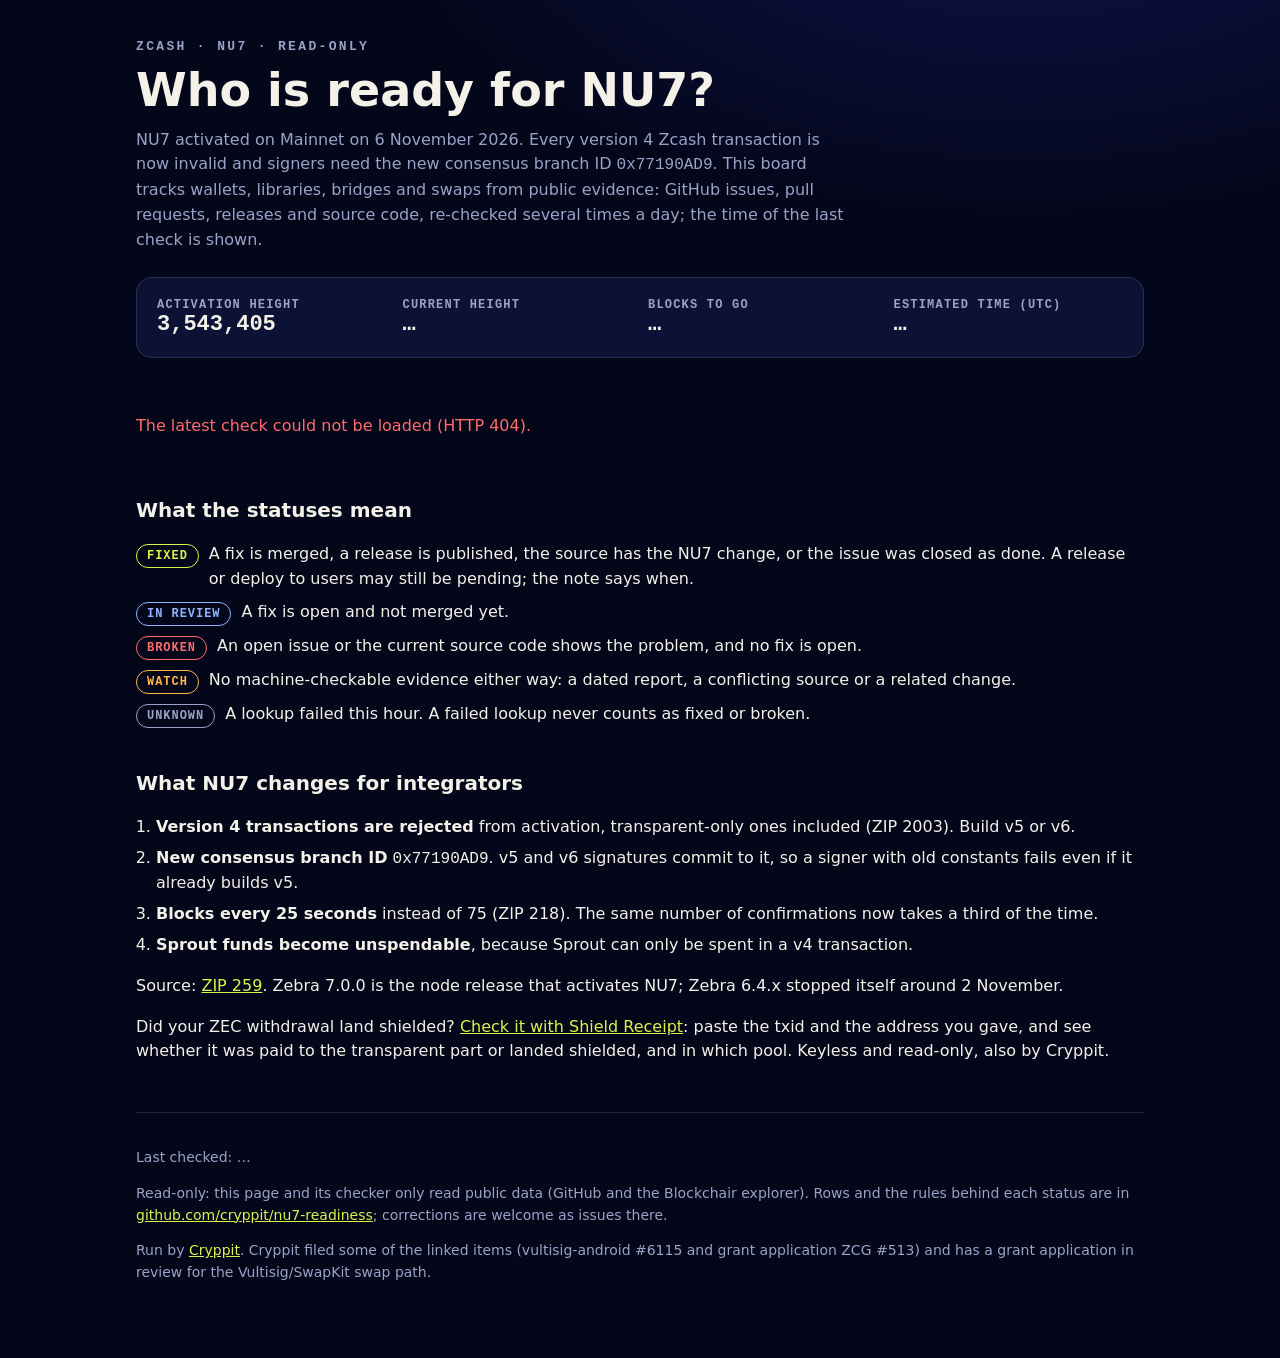
==== index.html @ 4225b64e "NU7 is active: board reads as activated, rows refreshed - The checker no longer lets a lagging explo" ====
<!doctype html>
<html lang="en">
<head>
<meta charset="utf-8">
<meta name="viewport" content="width=device-width, initial-scale=1">
<title>NU7 readiness</title>
<meta name="description" content="Which Zcash wallets, libraries, bridges and swaps are ready for NU7, from public evidence. Read-only, re-checked several times a day.">
<link rel="icon" href="icons/favicon-32.png" sizes="32x32" type="image/png">
<link rel="icon" href="icons/favicon.svg" type="image/svg+xml">
<link rel="apple-touch-icon" href="icons/apple-touch-icon.png">
<meta property="og:type" content="website">
<meta property="og:title" content="NU7 readiness: is your Zcash wallet ready?">
<meta property="og:description" content="Which Zcash wallets, libraries, bridges and swaps are ready for NU7, from public evidence. Re-checked several times a day, by Cryppit.">
<meta property="og:url" content="https://cryppit.github.io/nu7-readiness/">
<meta property="og:image" content="https://cryppit.github.io/nu7-readiness/icons/og.png">
<meta property="og:image:width" content="1200">
<meta property="og:image:height" content="630">
<meta name="twitter:card" content="summary_large_image">
<meta name="theme-color" content="#04061a">
<style>
  :root {
    --bg: #070b22; --deep: #04061a; --panel: #0c1236; --line: rgba(154, 163, 199, 0.2);
    --ink: #f4f1e8; --mute: #9aa3c7; --lime: #ddf24a; --amber: #ffb547; --red: #ff6b6b; --blue: #8fb4ff;
    --mono: ui-monospace, "SF Mono", Menlo, Consolas, monospace;
  }
  * { box-sizing: border-box; }
  html, body { margin: 0; background: radial-gradient(1100px 600px at 80% -10%, rgba(42, 59, 214, 0.28), transparent 60%), var(--deep); color: var(--ink); font: 16px/1.55 system-ui, -apple-system, "Segoe UI", sans-serif; }
  a { color: var(--lime); }
  main { max-width: 1040px; margin: 0 auto; padding: 40px 16px 64px; }
  .kicker { font: 600 13px/1 var(--mono); letter-spacing: 0.18em; text-transform: uppercase; color: var(--mute); margin: 0 0 12px; }
  h1 { font-size: clamp(30px, 6vw, 46px); line-height: 1.1; margin: 0 0 12px; }
  h2 { font-size: 20px; margin: 40px 0 12px; }
  .lead { color: var(--mute); max-width: 720px; margin: 0 0 24px; }
  .mono { font-family: var(--mono); }
  .panel { background: var(--panel); border: 1px solid var(--line); border-radius: 16px; padding: 20px; }
  .clock { display: grid; grid-template-columns: repeat(auto-fit, minmax(170px, 1fr)); gap: 16px; }
  .clock div span { display: block; font: 600 12px var(--mono); letter-spacing: 0.1em; text-transform: uppercase; color: var(--mute); }
  .clock div strong { font: 700 22px var(--mono); }
  .banner { border-radius: 12px; padding: 12px 16px; margin: 16px 0 0; font-size: 15px; }
  .banner.stale { background: rgba(255, 181, 71, 0.12); border: 1px solid var(--amber); color: var(--amber); }
  .banner.active { background: rgba(221, 242, 74, 0.1); border: 1px solid var(--lime); color: var(--lime); }
  .filters { display: flex; flex-wrap: wrap; gap: 8px; margin: 24px 0 16px; }
  .filters button { background: transparent; color: var(--ink); border: 1px solid var(--line); border-radius: 999px; padding: 8px 14px; font: 600 14px system-ui, sans-serif; cursor: pointer; min-height: 40px; }
  .filters button[aria-pressed="true"] { border-color: var(--lime); color: var(--lime); }
  .rows { display: grid; gap: 12px; }
  .row { background: var(--panel); border: 1px solid var(--line); border-radius: 16px; padding: 16px 18px; }
  .row header { display: flex; flex-wrap: wrap; align-items: baseline; gap: 8px 12px; }
  .row h3 { font-size: 18px; margin: 0; }
  .cat { color: var(--mute); font: 13px var(--mono); }
  .pill { margin-left: auto; font: 700 12px var(--mono); letter-spacing: 0.08em; text-transform: uppercase; border-radius: 999px; padding: 4px 10px; border: 1px solid; white-space: nowrap; }
  .s-fixed { color: var(--lime); border-color: var(--lime); }
  .s-in-review { color: var(--blue); border-color: var(--blue); }
  .s-broken { color: var(--red); border-color: var(--red); }
  .s-watch { color: var(--amber); border-color: var(--amber); }
  .s-unknown { color: var(--mute); border-color: var(--mute); }
  .row p { margin: 10px 0 8px; color: var(--ink); }
  .row ul { list-style: none; margin: 0; padding: 0; display: grid; gap: 4px; }
  .row li { font-size: 14px; color: var(--mute); overflow-wrap: anywhere; }
  .row li b { font: 600 12px var(--mono); letter-spacing: 0.04em; text-transform: uppercase; margin-right: 6px; color: var(--ink); }
  .legend { display: grid; gap: 8px; padding: 0; list-style: none; }
  .legend li { display: flex; gap: 10px; align-items: baseline; }
  .legend .pill { margin-left: 0; }
  ol.facts { padding-left: 20px; }
  ol.facts li { margin-bottom: 6px; }
  footer { margin-top: 48px; color: var(--mute); font-size: 14px; border-top: 1px solid var(--line); padding-top: 20px; }
  .error { color: var(--red); }
</style>
</head>
<body>
<main>
  <p class="kicker">Zcash · NU7 · read-only</p>
  <h1>Who is ready for NU7?</h1>
  <p class="lead">NU7 activated on Mainnet on 6 November 2026. Every version 4 Zcash transaction is now invalid and signers need the new consensus branch ID
    <span class="mono">0x77190AD9</span>. This board tracks wallets, libraries, bridges and swaps from public evidence:
    GitHub issues, pull requests, releases and source code, re-checked several times a day; the time of the last check is shown.</p>

  <section class="panel" aria-label="Activation status">
    <div class="clock">
      <div><span>Activation height</span><strong class="mono">3,543,405</strong></div>
      <div><span>Current height</span><strong id="tip">…</strong></div>
      <div><span>Blocks to go</span><strong id="left">…</strong></div>
      <div><span>Estimated time (UTC)</span><strong id="eta">…</strong></div>
    </div>
    <div id="banners"></div>
  </section>

  <div class="filters" role="group" aria-label="Filter by status" id="filters"></div>
  <div class="rows" id="rows"><p class="muted">Loading the latest check…</p></div>

  <h2>What the statuses mean</h2>
  <ul class="legend">
    <li><span class="pill s-fixed">Fixed</span><span>A fix is merged, a release is published, the source has the NU7 change, or the issue was closed as done. A release or deploy to users may still be pending; the note says when.</span></li>
    <li><span class="pill s-in-review">In review</span><span>A fix is open and not merged yet.</span></li>
    <li><span class="pill s-broken">Broken</span><span>An open issue or the current source code shows the problem, and no fix is open.</span></li>
    <li><span class="pill s-watch">Watch</span><span>No machine-checkable evidence either way: a dated report, a conflicting source or a related change.</span></li>
    <li><span class="pill s-unknown">Unknown</span><span>A lookup failed this hour. A failed lookup never counts as fixed or broken.</span></li>
  </ul>

  <h2>What NU7 changes for integrators</h2>
  <ol class="facts">
    <li><b>Version 4 transactions are rejected</b> from activation, transparent-only ones included (ZIP 2003). Build v5 or v6.</li>
    <li><b>New consensus branch ID</b> <span class="mono">0x77190AD9</span>. v5 and v6 signatures commit to it, so a signer with old constants fails even if it already builds v5.</li>
    <li><b>Blocks every 25 seconds</b> instead of 75 (ZIP 218). The same number of confirmations now takes a third of the time.</li>
    <li><b>Sprout funds become unspendable</b>, because Sprout can only be spent in a v4 transaction.</li>
  </ol>
  <p class="muted">Source: <a href="https://zips.z.cash/zip-0259">ZIP 259</a>. Zebra 7.0.0 is the node release that activates NU7; Zebra 6.4.x stopped itself around 2 November.</p>
  <p>Did your ZEC withdrawal land shielded? <a href="https://cryppit.github.io/shield-receipt/">Check it with Shield Receipt</a>: paste the txid and the address you gave, and see whether it was paid to the transparent part or landed shielded, and in which pool. Keyless and read-only, also by Cryppit.</p>

  <footer>
    <p id="checked">Last checked: …</p>
    <p>Read-only: this page and its checker only read public data (GitHub and the Blockchair explorer). Rows and the rules behind each status are in <a href="https://github.com/cryppit/nu7-readiness">github.com/cryppit/nu7-readiness</a>; corrections are welcome as issues there.</p>
    <p>Run by <a href="https://github.com/cryppit">Cryppit</a>. Cryppit filed some of the linked items (vultisig-android #6115 and grant application ZCG #513) and has a grant application in review for the Vultisig/SwapKit swap path.</p>
  </footer>
</main>
<script>
"use strict";
const STALE_MS = 8 * 60 * 60 * 1000;
const LABEL = { fixed: "Fixed", "in-review": "In review", broken: "Broken", watch: "Watch", unknown: "Unknown" };
const ORDER = ["broken", "in-review", "watch", "unknown", "fixed"];
const KIND = { blocker: "Issue", fix: "Fix", release: "Release", code: "Code", context: "Related", manual: "Report" };
const STATE = {
  open: "open", merged: "merged", closed: "closed, not merged", completed: "closed as done", not_planned: "closed as not planned",
  released: "published", absent: "not published", found: "found", not_found: "not found", error: "lookup failed", noted: "noted",
};
let data = null;
let filter = "all";

function el(tag, attrs, ...kids) {
  const n = document.createElement(tag);
  for (const [k, v] of Object.entries(attrs || {})) n.setAttribute(k, v);
  for (const k of kids) n.append(k);
  return n;
}
function fmt(n) { return n == null ? "unavailable" : Number(n).toLocaleString("en-US"); }
function day(s) { return s ? s.slice(0, 10) : ""; }

function signalItem(s) {
  let state = STATE[s.state] || s.state;
  if (s.kind === "context" && (s.state === "completed" || s.state === "not_planned")) state = "closed";
  const text = s.label || s.title || s.ref;
  const li = el("li", {}, el("b", {}, KIND[s.kind] || s.kind));
  const a = el("a", { href: s.url, rel: "noopener" }, s.ref || text);
  li.append(a, document.createTextNode(` · ${state}`));
  if (s.kind !== "manual" && text && text !== s.ref) li.append(document.createTextNode(` · ${text}`));
  if (s.kind === "manual") li.append(document.createTextNode(` · ${s.label} · checked ${s.checked}`));
  if (s.updated_at) li.append(document.createTextNode(` · updated ${day(s.updated_at)}`));
  return li;
}

function render() {
  const rows = document.getElementById("rows");
  rows.replaceChildren();
  const list = data.rows
    .filter((r) => filter === "all" || r.status === filter)
    .sort((a, b) => ORDER.indexOf(a.status) - ORDER.indexOf(b.status) || a.name.localeCompare(b.name));
  for (const r of list) {
    const card = el("article", { class: "row", id: r.id },
      el("header", {}, el("h3", {}, r.name), el("span", { class: "cat" }, r.category), el("span", { class: `pill s-${r.status}` }, LABEL[r.status])),
      el("p", {}, r.note),
      el("ul", {}, ...r.signals.map(signalItem)));
    rows.append(card);
  }
  if (!list.length) rows.append(el("p", { class: "muted" }, "Nothing in this group right now."));
  for (const b of document.querySelectorAll("#filters button")) b.setAttribute("aria-pressed", String(b.dataset.f === filter));
}

function filters() {
  const box = document.getElementById("filters");
  const groups = [["all", `All (${data.rows.length})`], ...ORDER.map((s) => [s, `${LABEL[s]} (${data.counts[s] || 0})`])];
  for (const [f, text] of groups) {
    const b = el("button", { type: "button", "data-f": f, "aria-pressed": "false" }, text);
    b.addEventListener("click", () => { filter = f; render(); });
    box.append(b);
  }
}

function header() {
  const c = data.chain || {};
  document.getElementById("tip").textContent = fmt(c.tip);
  document.getElementById("left").textContent = c.active ? "0" : c.tip == null ? "unavailable" : fmt(c.blocks_left);
  document.getElementById("eta").textContent = c.active ? "activated" : c.eta_utc ? `~${c.eta_utc.slice(0, 16).replace("T", " ")}` : "unavailable";
  const banners = document.getElementById("banners");
  if (c.active) banners.append(el("p", { class: "banner active" }, "NU7 is active on Mainnet. Version 4 transactions are now rejected."));
  const age = Date.now() - Date.parse(data.checked_at);
  if (!(age < STALE_MS)) banners.append(el("p", { class: "banner stale" }, `Stale: this data is from ${data.checked_at.replace("T", " ").replace("Z", " UTC")}, more than 8 hours ago. Statuses may have changed.`));
  if (c.error) banners.append(el("p", { class: "banner stale" }, "The chain height could not be read in the last check."));
  document.getElementById("checked").textContent = `Last checked: ${data.checked_at.replace("T", " ").replace("Z", " UTC")}`;
}

fetch("data/status.json", { cache: "no-store" })
  .then((r) => { if (!r.ok) throw new Error(`HTTP ${r.status}`); return r.json(); })
  .then((d) => { data = d; header(); filters(); render(); })
  .catch((e) => {
    document.getElementById("rows").replaceChildren(el("p", { class: "error" }, `The latest check could not be loaded (${e.message}).`));
  });
</script>
</body>
</html>
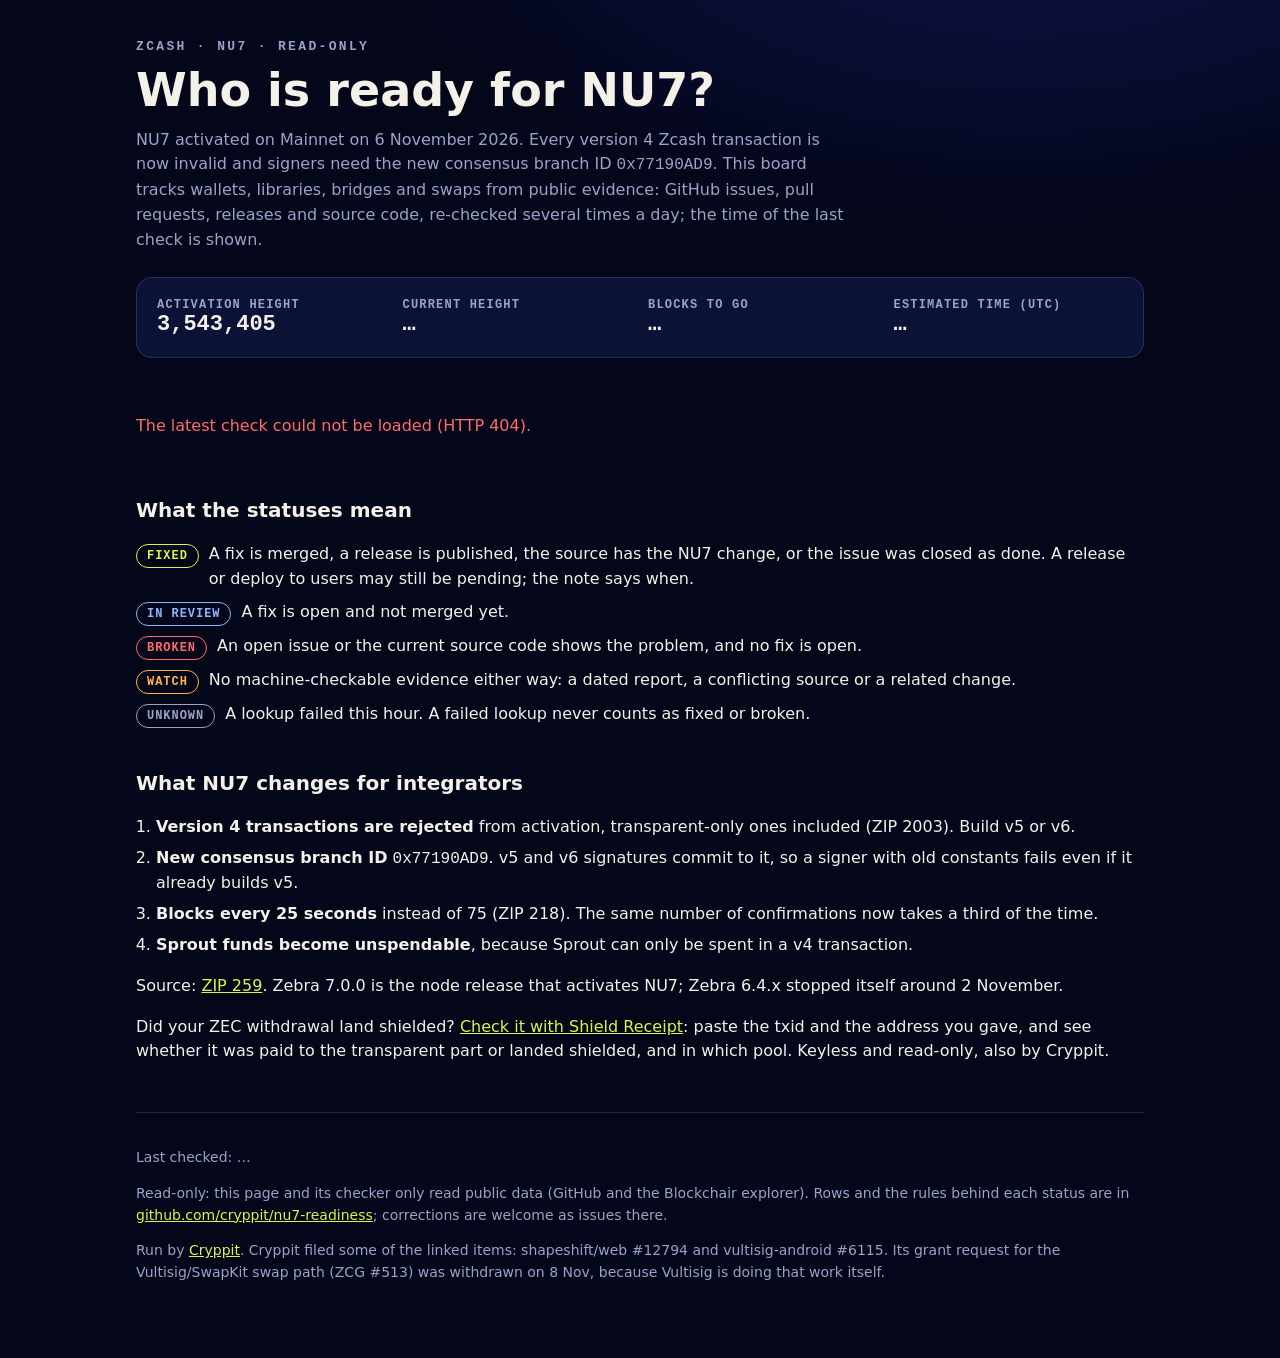
==== commit 141c2b7f: "footer: list ShapeShift #12794, and say ZCG #513 was withdrawn" ====
--- a/index.html
+++ b/index.html
@@ -109,7 +109,7 @@
   <footer>
     <p id="checked">Last checked: …</p>
     <p>Read-only: this page and its checker only read public data (GitHub and the Blockchair explorer). Rows and the rules behind each status are in <a href="https://github.com/cryppit/nu7-readiness">github.com/cryppit/nu7-readiness</a>; corrections are welcome as issues there.</p>
-    <p>Run by <a href="https://github.com/cryppit">Cryppit</a>. Cryppit filed some of the linked items (vultisig-android #6115 and grant application ZCG #513) and has a grant application in review for the Vultisig/SwapKit swap path.</p>
+    <p>Run by <a href="https://github.com/cryppit">Cryppit</a>. Cryppit filed some of the linked items: shapeshift/web #12794 and vultisig-android #6115. Its grant request for the Vultisig/SwapKit swap path (ZCG #513) was withdrawn on 8 Nov, because Vultisig is doing that work itself.</p>
   </footer>
 </main>
 <script>
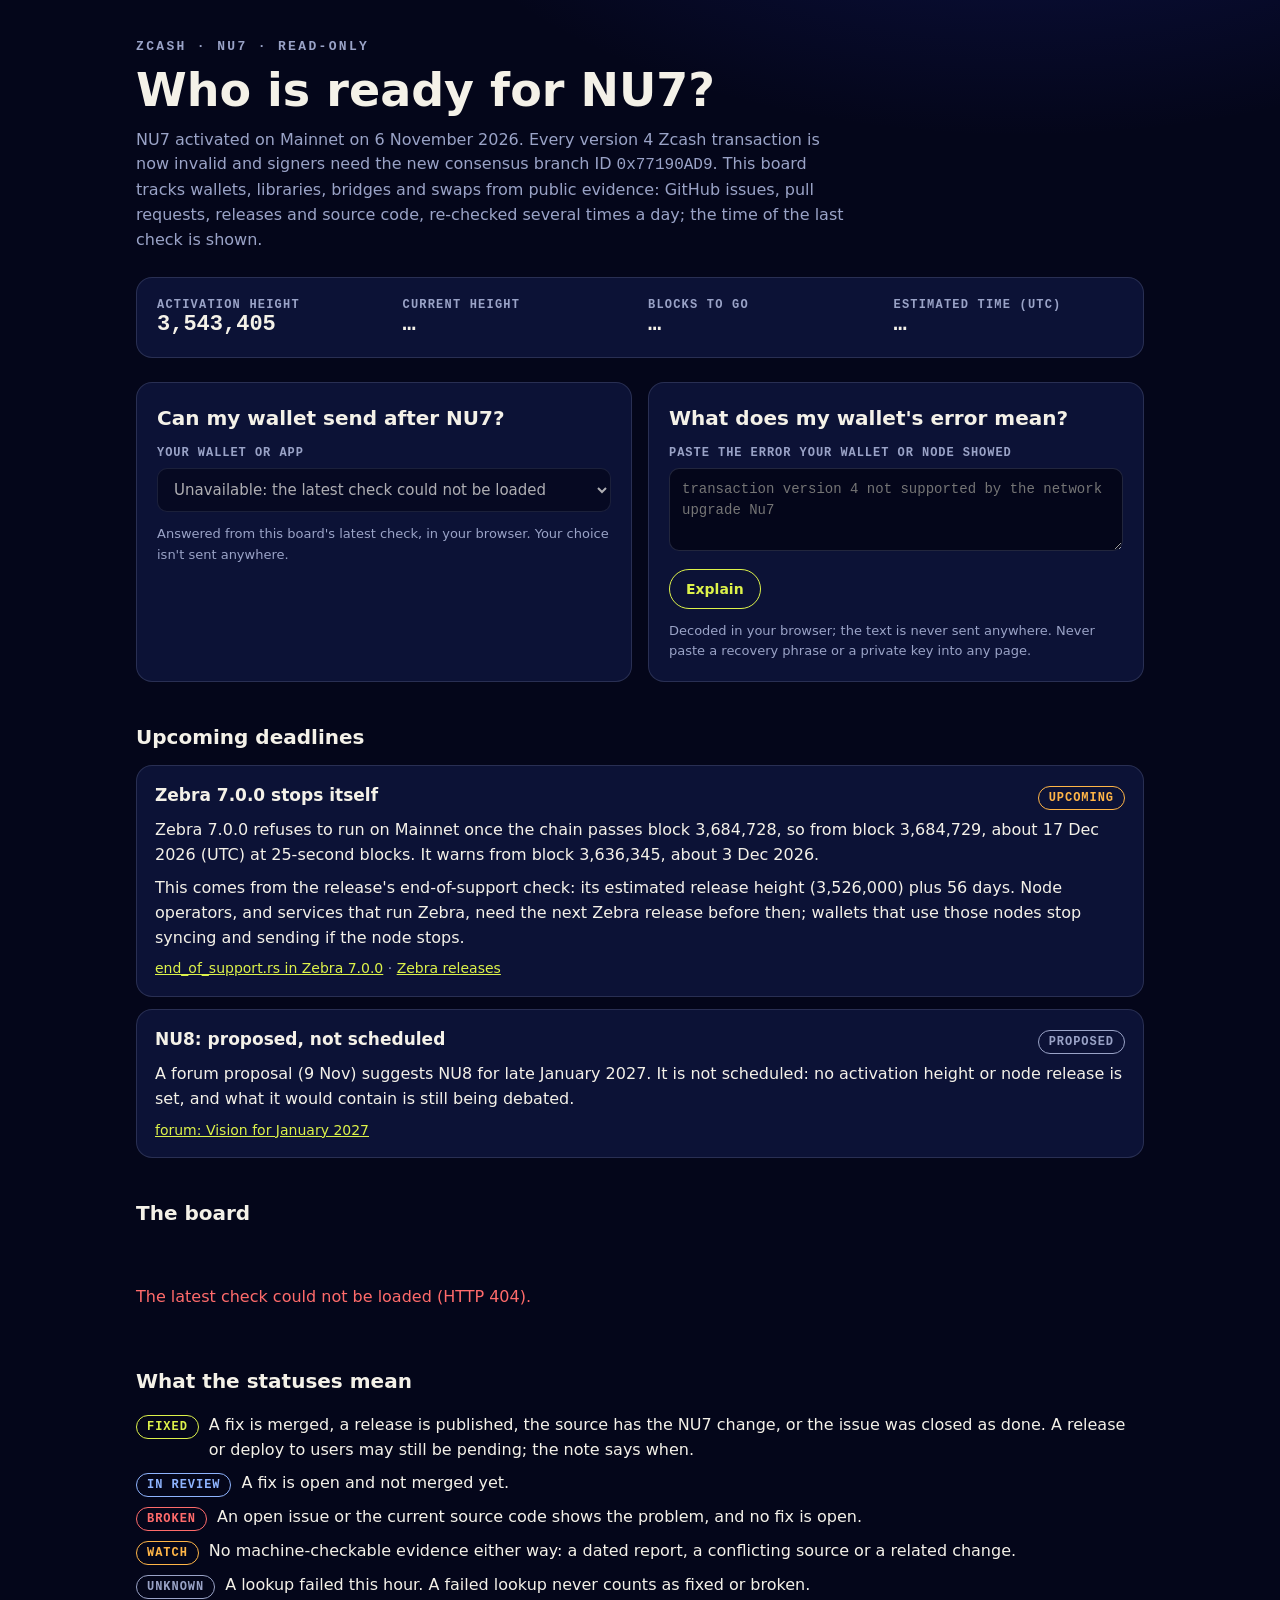
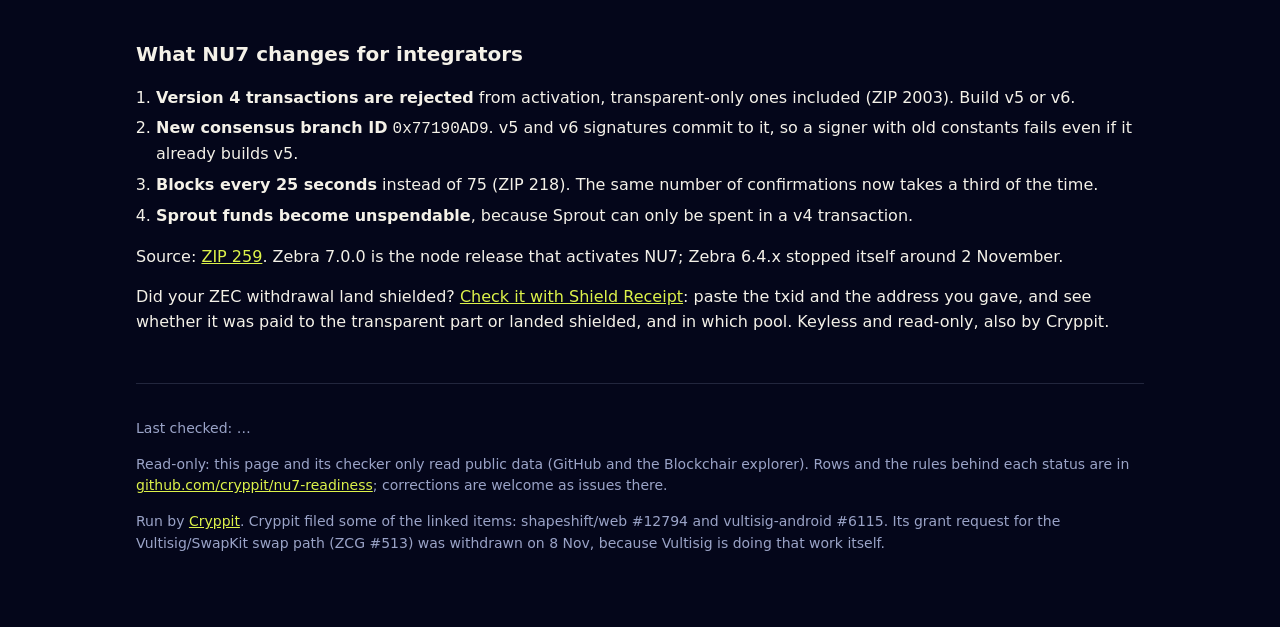
==== commit 1754d1cc: "Page: "Can my wallet send after NU7?" check, node error decoder, upcoming deadlines - nu7.js: pure p" ====
--- a/index.html
+++ b/index.html
@@ -64,6 +64,29 @@
   ol.facts li { margin-bottom: 6px; }
   footer { margin-top: 48px; color: var(--mute); font-size: 14px; border-top: 1px solid var(--line); padding-top: 20px; }
   .error { color: var(--red); }
+  .tools { display: grid; grid-template-columns: repeat(auto-fit, minmax(min(100%, 320px), 1fr)); gap: 16px; margin-top: 24px; }
+  .tool h2 { margin: 0 0 12px; }
+  .tool label { display: block; font: 600 12px var(--mono); letter-spacing: 0.08em; text-transform: uppercase; color: var(--mute); margin: 0 0 8px; }
+  .tool select, .tool textarea { width: 100%; background: var(--deep); color: var(--ink); border: 1px solid var(--line); border-radius: 10px; padding: 10px 12px; font: 15px system-ui, sans-serif; min-height: 44px; }
+  .tool textarea { font: 14px/1.45 var(--mono); resize: vertical; }
+  .tool button { margin-top: 10px; background: transparent; color: var(--lime); border: 1px solid var(--lime); border-radius: 999px; padding: 8px 16px; font: 600 14px system-ui, sans-serif; min-height: 40px; cursor: pointer; }
+  .answer { margin-top: 14px; border-left: 3px solid var(--line); padding-left: 12px; overflow-wrap: anywhere; }
+  .answer:empty { display: none; }
+  .answer p { margin: 0 0 8px; }
+  .verdict { font: 700 20px var(--mono); }
+  .a-yes { border-color: var(--lime); } .a-yes .verdict { color: var(--lime); }
+  .a-not-yet, .a-no { border-color: var(--red); } .a-not-yet .verdict, .a-no .verdict { color: var(--red); }
+  .a-unclear, .a-decoded { border-color: var(--amber); } .a-unclear .verdict, .a-decoded .verdict { color: var(--amber); }
+  .a-unknown .verdict { color: var(--mute); }
+  .answer .verdict + p, .a-decoded .verdict { font-weight: 600; }
+  .hint { color: var(--mute); font-size: 13px; margin: 12px 0 0; }
+  .deadlines { list-style: none; padding: 0; margin: 0; display: grid; gap: 12px; }
+  .deadlines li { background: var(--panel); border: 1px solid var(--line); border-radius: 16px; padding: 16px 18px; }
+  .deadlines h3 { font-size: 17px; margin: 0; display: flex; flex-wrap: wrap; gap: 8px 12px; align-items: baseline; }
+  .deadlines p { margin: 8px 0 0; }
+  .deadlines .links { font-size: 14px; color: var(--mute); }
+  .s-upcoming { color: var(--amber); border-color: var(--amber); }
+  .s-proposed, .s-passed { color: var(--mute); border-color: var(--mute); }
 </style>
 </head>
 <body>
@@ -84,6 +107,28 @@
     <div id="banners"></div>
   </section>
 
+  <div class="tools">
+    <section class="panel tool" aria-labelledby="send-title">
+      <h2 id="send-title">Can my wallet send after NU7?</h2>
+      <label for="wallet">Your wallet or app</label>
+      <select id="wallet" disabled><option value="">Loading the latest check…</option></select>
+      <div id="answer" class="answer" aria-live="polite"></div>
+      <p class="hint">Answered from this board's latest check, in your browser. Your choice isn't sent anywhere.</p>
+    </section>
+    <section class="panel tool" aria-labelledby="decode-title">
+      <h2 id="decode-title">What does my wallet's error mean?</h2>
+      <label for="err">Paste the error your wallet or node showed</label>
+      <textarea id="err" rows="3" spellcheck="false" autocomplete="off" placeholder="transaction version 4 not supported by the network upgrade Nu7"></textarea>
+      <button type="button" id="explain">Explain</button>
+      <div id="decoded" class="answer" aria-live="polite"></div>
+      <p class="hint">Decoded in your browser; the text is never sent anywhere. Never paste a recovery phrase or a private key into any page.</p>
+    </section>
+  </div>
+
+  <h2>Upcoming deadlines</h2>
+  <ul class="deadlines" id="deadlines"></ul>
+
+  <h2>The board</h2>
   <div class="filters" role="group" aria-label="Filter by status" id="filters"></div>
   <div class="rows" id="rows"><p class="muted">Loading the latest check…</p></div>
 
@@ -112,6 +157,7 @@
     <p>Run by <a href="https://github.com/cryppit">Cryppit</a>. Cryppit filed some of the linked items: shapeshift/web #12794 and vultisig-android #6115. Its grant request for the Vultisig/SwapKit swap path (ZCG #513) was withdrawn on 8 Nov, because Vultisig is doing that work itself.</p>
   </footer>
 </main>
+<script src="nu7.js"></script>
 <script>
 "use strict";
 const STALE_MS = 8 * 60 * 60 * 1000;
@@ -187,11 +233,55 @@
   document.getElementById("checked").textContent = `Last checked: ${data.checked_at.replace("T", " ").replace("Z", " UTC")}`;
 }
 
+// Every answer below is built with text nodes (el), never innerHTML: pasted text and row data stay text.
+function answerBox(box, cls, title, lines, link) {
+  box.className = `answer ${cls}`;
+  box.replaceChildren(el("p", { class: "verdict" }, title), ...lines.map((l) => el("p", {}, l)));
+  if (link) box.append(link);
+}
+
+function sendCheck() {
+  const select = document.getElementById("wallet");
+  const choices = NU7.pickerRows(data.rows);
+  select.replaceChildren(el("option", { value: "" }, "Choose…"), ...choices.map((c) => el("option", { value: c.id }, c.label)));
+  select.disabled = false;
+  select.addEventListener("change", () => {
+    const box = document.getElementById("answer");
+    const row = data.rows.find((r) => r.id === select.value);
+    if (!row) { box.replaceChildren(); return; }
+    const a = NU7.sendAnswer(row, { stale: !(Date.now() - Date.parse(data.checked_at) < STALE_MS) });
+    const link = el("p", {}, el("a", { href: `#${row.id}` }, "See the evidence on the board"));
+    link.firstChild.addEventListener("click", () => { filter = "all"; render(); });
+    answerBox(box, `a-${a.verdict}`, a.headline, [a.summary, ...a.lines], link);
+  });
+}
+
+function decode() {
+  const box = document.getElementById("decoded");
+  const d = NU7.decodeError(document.getElementById("err").value);
+  if (!d) { box.replaceChildren(); return; }
+  const link = d.source ? el("p", { class: "hint" }, "Source: ", el("a", { href: d.source, rel: "noopener" }, d.source.replace("https://github.com/", ""))) : null;
+  answerBox(box, d.id === "unknown" ? "a-unknown" : "a-decoded", d.title, d.lines, link);
+}
+document.getElementById("explain").addEventListener("click", decode);
+document.getElementById("err").addEventListener("paste", () => setTimeout(decode, 0));
+
+function deadlinesList(chain, checkedAt) {
+  const STATUS = { upcoming: "Upcoming", proposed: "Proposed", passed: "Passed" };
+  document.getElementById("deadlines").replaceChildren(...NU7.deadlines(chain, checkedAt).map((d) => {
+    const links = el("p", { class: "links" });
+    d.links.forEach((l, i) => { if (i) links.append(" · "); links.append(el("a", { href: l.href, rel: "noopener" }, l.text)); });
+    return el("li", {}, el("h3", {}, d.title, el("span", { class: `pill s-${d.status}` }, STATUS[d.status])), ...d.lines.map((t) => el("p", {}, t)), links);
+  }));
+}
+deadlinesList(null, null);
+
 fetch("data/status.json", { cache: "no-store" })
   .then((r) => { if (!r.ok) throw new Error(`HTTP ${r.status}`); return r.json(); })
-  .then((d) => { data = d; header(); filters(); render(); })
+  .then((d) => { data = d; header(); filters(); render(); sendCheck(); deadlinesList(d.chain, d.checked_at); })
   .catch((e) => {
     document.getElementById("rows").replaceChildren(el("p", { class: "error" }, `The latest check could not be loaded (${e.message}).`));
+    document.getElementById("wallet").replaceChildren(el("option", { value: "" }, "Unavailable: the latest check could not be loaded"));
   });
 </script>
 </body>
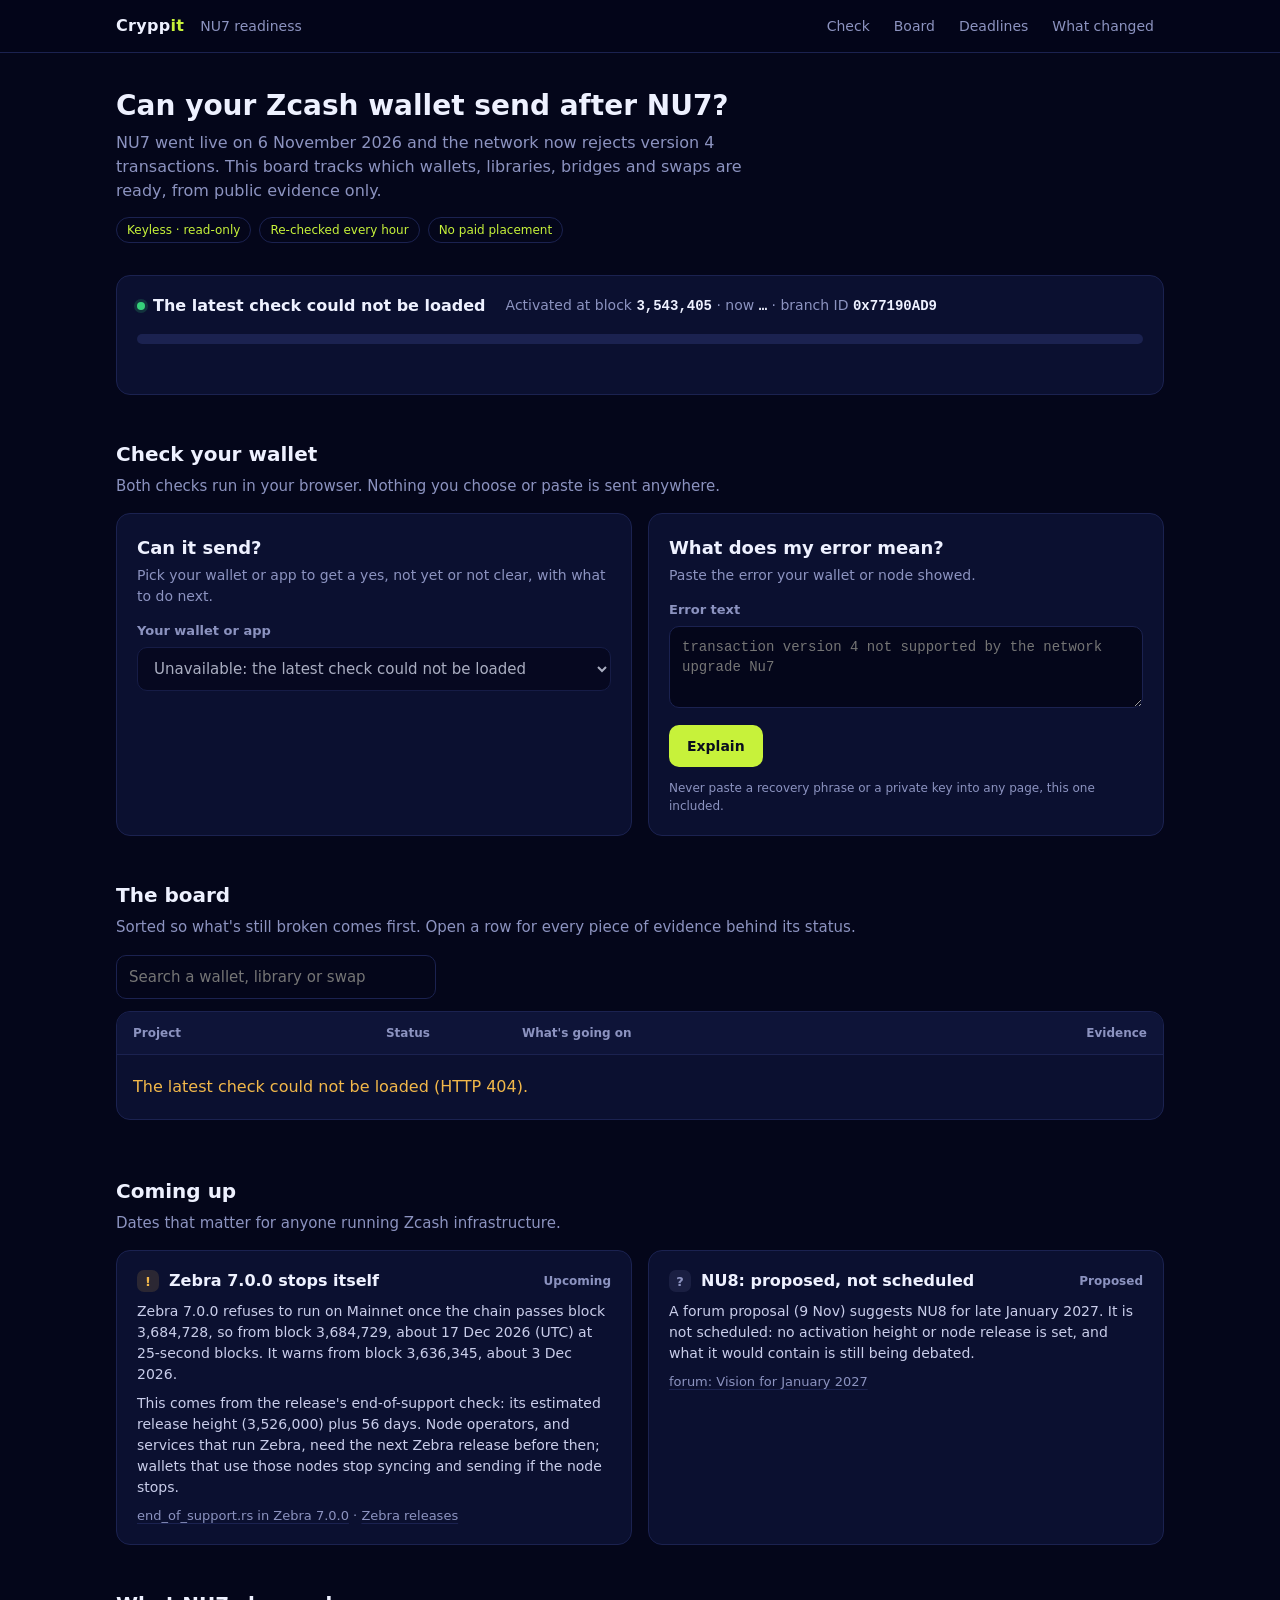
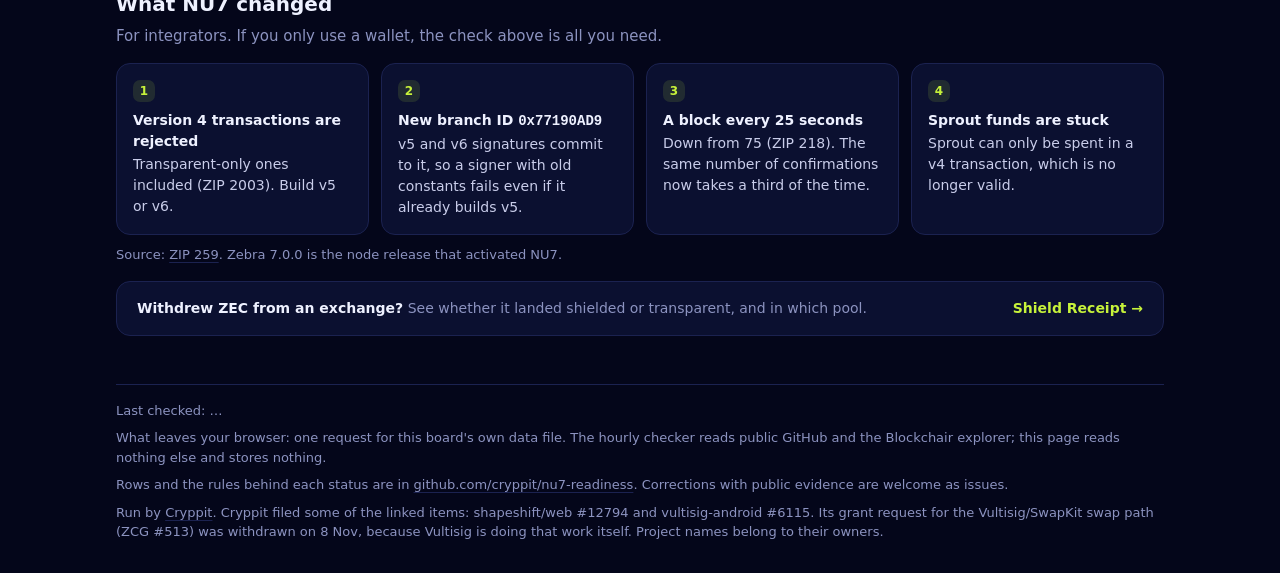
==== commit 42e7b5b0: "Page redesign to the Cryppit design standards: sticky header, status strip, compact board with expan" ====
--- a/index.html
+++ b/index.html
@@ -3,14 +3,16 @@
 <head>
 <meta charset="utf-8">
 <meta name="viewport" content="width=device-width, initial-scale=1">
-<title>NU7 readiness</title>
-<meta name="description" content="Which Zcash wallets, libraries, bridges and swaps are ready for NU7, from public evidence. Read-only, re-checked several times a day.">
+<meta name="referrer" content="no-referrer">
+<meta http-equiv="Content-Security-Policy" content="default-src 'none'; script-src 'self'; style-src 'self' 'unsafe-inline'; img-src 'self'; connect-src 'self'; base-uri 'none'; form-action 'none'">
+<title>NU7 readiness · Cryppit</title>
+<meta name="description" content="Can your Zcash wallet send after NU7? Which wallets, libraries, bridges and swaps are ready, from public evidence, re-checked every hour. Keyless and read-only.">
 <link rel="icon" href="icons/favicon-32.png" sizes="32x32" type="image/png">
 <link rel="icon" href="icons/favicon.svg" type="image/svg+xml">
 <link rel="apple-touch-icon" href="icons/apple-touch-icon.png">
 <meta property="og:type" content="website">
-<meta property="og:title" content="NU7 readiness: is your Zcash wallet ready?">
-<meta property="og:description" content="Which Zcash wallets, libraries, bridges and swaps are ready for NU7, from public evidence. Re-checked several times a day, by Cryppit.">
+<meta property="og:title" content="NU7 readiness: can your Zcash wallet send?">
+<meta property="og:description" content="Which Zcash wallets, libraries, bridges and swaps are ready for NU7, from public evidence. Re-checked every hour, by Cryppit.">
 <meta property="og:url" content="https://cryppit.github.io/nu7-readiness/">
 <meta property="og:image" content="https://cryppit.github.io/nu7-readiness/icons/og.png">
 <meta property="og:image:width" content="1200">
@@ -19,270 +21,244 @@
 <meta name="theme-color" content="#04061a">
 <style>
   :root {
-    --bg: #070b22; --deep: #04061a; --panel: #0c1236; --line: rgba(154, 163, 199, 0.2);
-    --ink: #f4f1e8; --mute: #9aa3c7; --lime: #ddf24a; --amber: #ffb547; --red: #ff6b6b; --blue: #8fb4ff;
+    --bg: #04061a; --panel: #0b1030; --panel2: #0e1438; --ink: #eef1ff; --mute: #8c93c0; --line: #1b2250; --lime: #c7f23a;
+    --yes: #36d07a; --no: #5a608c; --unknown: #8c93c0; --warn: #f2b84a;
     --mono: ui-monospace, "SF Mono", Menlo, Consolas, monospace;
   }
   * { box-sizing: border-box; }
-  html, body { margin: 0; background: radial-gradient(1100px 600px at 80% -10%, rgba(42, 59, 214, 0.28), transparent 60%), var(--deep); color: var(--ink); font: 16px/1.55 system-ui, -apple-system, "Segoe UI", sans-serif; }
-  a { color: var(--lime); }
-  main { max-width: 1040px; margin: 0 auto; padding: 40px 16px 64px; }
-  .kicker { font: 600 13px/1 var(--mono); letter-spacing: 0.18em; text-transform: uppercase; color: var(--mute); margin: 0 0 12px; }
-  h1 { font-size: clamp(30px, 6vw, 46px); line-height: 1.1; margin: 0 0 12px; }
-  h2 { font-size: 20px; margin: 40px 0 12px; }
-  .lead { color: var(--mute); max-width: 720px; margin: 0 0 24px; }
+  html { scroll-padding-top: 64px; }
+  body { margin: 0; background: var(--bg); color: var(--ink); font: 16px/1.5 system-ui, -apple-system, "Segoe UI", Roboto, sans-serif; }
+  a { color: var(--ink); text-decoration-color: var(--line); text-underline-offset: 3px; }
+  a:hover { color: var(--lime); text-decoration-color: var(--lime); }
+  :focus-visible { outline: 2px solid var(--lime); outline-offset: 2px; border-radius: 6px; }
+  .wrap { max-width: 1080px; margin: 0 auto; padding: 0 16px; }
   .mono { font-family: var(--mono); }
-  .panel { background: var(--panel); border: 1px solid var(--line); border-radius: 16px; padding: 20px; }
-  .clock { display: grid; grid-template-columns: repeat(auto-fit, minmax(170px, 1fr)); gap: 16px; }
-  .clock div span { display: block; font: 600 12px var(--mono); letter-spacing: 0.1em; text-transform: uppercase; color: var(--mute); }
-  .clock div strong { font: 700 22px var(--mono); }
-  .banner { border-radius: 12px; padding: 12px 16px; margin: 16px 0 0; font-size: 15px; }
-  .banner.stale { background: rgba(255, 181, 71, 0.12); border: 1px solid var(--amber); color: var(--amber); }
-  .banner.active { background: rgba(221, 242, 74, 0.1); border: 1px solid var(--lime); color: var(--lime); }
-  .filters { display: flex; flex-wrap: wrap; gap: 8px; margin: 24px 0 16px; }
-  .filters button { background: transparent; color: var(--ink); border: 1px solid var(--line); border-radius: 999px; padding: 8px 14px; font: 600 14px system-ui, sans-serif; cursor: pointer; min-height: 40px; }
-  .filters button[aria-pressed="true"] { border-color: var(--lime); color: var(--lime); }
-  .rows { display: grid; gap: 12px; }
-  .row { background: var(--panel); border: 1px solid var(--line); border-radius: 16px; padding: 16px 18px; }
-  .row header { display: flex; flex-wrap: wrap; align-items: baseline; gap: 8px 12px; }
-  .row h3 { font-size: 18px; margin: 0; }
-  .cat { color: var(--mute); font: 13px var(--mono); }
-  .pill { margin-left: auto; font: 700 12px var(--mono); letter-spacing: 0.08em; text-transform: uppercase; border-radius: 999px; padding: 4px 10px; border: 1px solid; white-space: nowrap; }
-  .s-fixed { color: var(--lime); border-color: var(--lime); }
-  .s-in-review { color: var(--blue); border-color: var(--blue); }
-  .s-broken { color: var(--red); border-color: var(--red); }
-  .s-watch { color: var(--amber); border-color: var(--amber); }
-  .s-unknown { color: var(--mute); border-color: var(--mute); }
-  .row p { margin: 10px 0 8px; color: var(--ink); }
-  .row ul { list-style: none; margin: 0; padding: 0; display: grid; gap: 4px; }
-  .row li { font-size: 14px; color: var(--mute); overflow-wrap: anywhere; }
-  .row li b { font: 600 12px var(--mono); letter-spacing: 0.04em; text-transform: uppercase; margin-right: 6px; color: var(--ink); }
-  .legend { display: grid; gap: 8px; padding: 0; list-style: none; }
-  .legend li { display: flex; gap: 10px; align-items: baseline; }
-  .legend .pill { margin-left: 0; }
-  ol.facts { padding-left: 20px; }
-  ol.facts li { margin-bottom: 6px; }
-  footer { margin-top: 48px; color: var(--mute); font-size: 14px; border-top: 1px solid var(--line); padding-top: 20px; }
-  .error { color: var(--red); }
-  .tools { display: grid; grid-template-columns: repeat(auto-fit, minmax(min(100%, 320px), 1fr)); gap: 16px; margin-top: 24px; }
-  .tool h2 { margin: 0 0 12px; }
-  .tool label { display: block; font: 600 12px var(--mono); letter-spacing: 0.08em; text-transform: uppercase; color: var(--mute); margin: 0 0 8px; }
-  .tool select, .tool textarea { width: 100%; background: var(--deep); color: var(--ink); border: 1px solid var(--line); border-radius: 10px; padding: 10px 12px; font: 15px system-ui, sans-serif; min-height: 44px; }
-  .tool textarea { font: 14px/1.45 var(--mono); resize: vertical; }
-  .tool button { margin-top: 10px; background: transparent; color: var(--lime); border: 1px solid var(--lime); border-radius: 999px; padding: 8px 16px; font: 600 14px system-ui, sans-serif; min-height: 40px; cursor: pointer; }
-  .answer { margin-top: 14px; border-left: 3px solid var(--line); padding-left: 12px; overflow-wrap: anywhere; }
+  .muted { color: var(--mute); }
+
+  /* header */
+  .top { position: sticky; top: 0; z-index: 5; background: rgba(4, 6, 26, 0.92); backdrop-filter: blur(8px); border-bottom: 1px solid var(--line); }
+  .top .wrap { display: flex; align-items: center; gap: 16px; height: 52px; }
+  .logo { font-weight: 800; letter-spacing: 0.3px; text-decoration: none; }
+  .logo b { color: var(--lime); }
+  .crumb { color: var(--mute); font-size: 14px; }
+  .top nav { margin-left: auto; display: flex; gap: 4px; }
+  .top nav a { color: var(--mute); text-decoration: none; font-size: 14px; padding: 6px 10px; border-radius: 8px; }
+  .top nav a:hover { color: var(--ink); background: var(--panel); }
+  @media (max-width: 640px) { .top nav { display: none; } }
+
+  /* hero */
+  .hero { padding: 36px 0 8px; }
+  h1 { font-size: 28px; line-height: 1.2; margin: 0 0 8px; }
+  .lede { color: var(--mute); max-width: 680px; margin: 0 0 14px; }
+  .stamps { display: flex; flex-wrap: wrap; gap: 8px; }
+  .stamp { font-size: 12px; color: var(--lime); border: 1px solid var(--line); border-radius: 999px; padding: 3px 10px; }
+  h2 { font-size: 20px; margin: 44px 0 6px; }
+  .sub { color: var(--mute); margin: 0 0 16px; font-size: 15px; }
+
+  /* status strip */
+  .panel { background: var(--panel); border: 1px solid var(--line); border-radius: 14px; }
+  .strip { margin-top: 24px; padding: 18px 20px; display: grid; gap: 16px; }
+  .strip-head { display: flex; flex-wrap: wrap; gap: 8px 20px; align-items: baseline; }
+  .live { display: inline-flex; align-items: center; gap: 8px; font-weight: 600; }
+  .live i { width: 8px; height: 8px; border-radius: 50%; background: var(--yes); box-shadow: 0 0 0 3px rgba(54, 208, 122, 0.18); }
+  .facts-inline { color: var(--mute); font-size: 14px; }
+  .facts-inline b { color: var(--ink); font-weight: 600; }
+  .bar { display: flex; height: 10px; border-radius: 999px; overflow: hidden; background: var(--line); }
+  .bar span { display: block; height: 100%; }
+  .bar .b-fixed { background: var(--yes); } .bar .b-in-review { background: rgba(54, 208, 122, 0.45); }
+  .bar .b-watch { background: var(--warn); } .bar .b-broken { background: #c6cbea; } .bar .b-unknown { background: var(--no); }
+  .tally { display: flex; flex-wrap: wrap; gap: 6px 18px; font-size: 14px; color: var(--mute); }
+  .tally span { display: inline-flex; align-items: center; gap: 6px; }
+  .tally b { color: var(--ink); }
+  .banner { margin: 0; border-radius: 10px; padding: 10px 14px; font-size: 14px; background: rgba(242, 184, 74, 0.08); border: 1px solid rgba(242, 184, 74, 0.4); color: var(--warn); }
+
+  /* verdict cells */
+  .cell { display: inline-flex; align-items: center; justify-content: center; flex: none; width: 22px; height: 22px; border-radius: 7px; font: 700 13px/1 system-ui, sans-serif; }
+  .c-fixed { background: rgba(54, 208, 122, 0.15); color: var(--yes); }
+  .c-in-review { background: rgba(54, 208, 122, 0.08); color: rgba(54, 208, 122, 0.85); box-shadow: inset 0 0 0 1px rgba(54, 208, 122, 0.35); }
+  .c-watch { background: rgba(242, 184, 74, 0.14); color: var(--warn); }
+  .c-broken { background: rgba(198, 203, 234, 0.12); color: #e4e7fb; box-shadow: inset 0 0 0 1px rgba(198, 203, 234, 0.35); }
+  .c-unknown, .c-proposed, .c-passed { background: rgba(90, 96, 140, 0.2); color: var(--mute); }
+  .c-upcoming { background: rgba(242, 184, 74, 0.14); color: var(--warn); }
+
+  /* tools */
+  .tools { display: grid; grid-template-columns: repeat(auto-fit, minmax(min(100%, 340px), 1fr)); gap: 16px; }
+  .tool { padding: 20px; }
+  .tool h3 { margin: 0 0 4px; font-size: 18px; }
+  .tool .sub { font-size: 14px; margin-bottom: 14px; }
+  label { display: block; font-size: 13px; font-weight: 600; color: var(--mute); margin: 0 0 6px; }
+  select, textarea, input[type="search"] { width: 100%; background: var(--bg); color: var(--ink); border: 1px solid var(--line); border-radius: 10px; padding: 10px 12px; font: 15px system-ui, sans-serif; min-height: 44px; }
+  select:focus, textarea:focus, input:focus { border-color: var(--lime); outline: none; }
+  textarea { font: 14px/1.45 var(--mono); resize: vertical; }
+  .btn { margin-top: 10px; background: var(--lime); color: #0a0d1f; border: 0; border-radius: 10px; padding: 10px 18px; font: 700 14px system-ui, sans-serif; min-height: 42px; cursor: pointer; transition: transform 150ms, box-shadow 150ms; }
+  .btn:hover { transform: translateY(-1px); box-shadow: 0 6px 18px rgba(199, 242, 58, 0.18); }
+  .hint { color: var(--mute); font-size: 12px; margin: 12px 0 0; }
+  .answer { margin-top: 14px; background: var(--panel2); border: 1px solid var(--line); border-radius: 12px; padding: 14px 16px; overflow-wrap: anywhere; }
   .answer:empty { display: none; }
-  .answer p { margin: 0 0 8px; }
-  .verdict { font: 700 20px var(--mono); }
-  .a-yes { border-color: var(--lime); } .a-yes .verdict { color: var(--lime); }
-  .a-not-yet, .a-no { border-color: var(--red); } .a-not-yet .verdict, .a-no .verdict { color: var(--red); }
-  .a-unclear, .a-decoded { border-color: var(--amber); } .a-unclear .verdict, .a-decoded .verdict { color: var(--amber); }
-  .a-unknown .verdict { color: var(--mute); }
-  .answer .verdict + p, .a-decoded .verdict { font-weight: 600; }
-  .hint { color: var(--mute); font-size: 13px; margin: 12px 0 0; }
-  .deadlines { list-style: none; padding: 0; margin: 0; display: grid; gap: 12px; }
-  .deadlines li { background: var(--panel); border: 1px solid var(--line); border-radius: 16px; padding: 16px 18px; }
-  .deadlines h3 { font-size: 17px; margin: 0; display: flex; flex-wrap: wrap; gap: 8px 12px; align-items: baseline; }
-  .deadlines p { margin: 8px 0 0; }
-  .deadlines .links { font-size: 14px; color: var(--mute); }
-  .s-upcoming { color: var(--amber); border-color: var(--amber); }
-  .s-proposed, .s-passed { color: var(--mute); border-color: var(--mute); }
+  .answer p { margin: 0 0 8px; font-size: 15px; }
+  .answer p:last-child { margin-bottom: 0; }
+  .verdict { display: flex; align-items: center; gap: 10px; font-size: 19px !important; font-weight: 700; }
+  .a-yes { border-color: rgba(54, 208, 122, 0.45); }
+  .a-no, .a-not-yet, .a-unclear, .a-decoded { border-color: rgba(242, 184, 74, 0.4); }
+  .summary { font-weight: 600; }
+  .next { color: var(--mute); font-size: 13px !important; }
+  .next b { color: var(--ink); }
+
+  /* board */
+  .controls { display: flex; flex-wrap: wrap; gap: 10px; align-items: center; margin-bottom: 12px; }
+  .controls input { flex: 1 1 220px; max-width: 320px; }
+  .chips { display: flex; flex-wrap: wrap; gap: 6px; }
+  .chip { display: inline-flex; align-items: center; gap: 6px; background: transparent; color: var(--mute); border: 1px solid var(--line); border-radius: 999px; padding: 6px 12px 6px 8px; font: 600 13px system-ui, sans-serif; cursor: pointer; min-height: 36px; }
+  .chip .cell { width: 18px; height: 18px; font-size: 11px; border-radius: 5px; }
+  .chip[aria-pressed="true"] { color: var(--ink); border-color: var(--lime); }
+  .chip.all { padding-left: 12px; }
+  .board { overflow: hidden; }
+  .board-head, .r summary { display: grid; grid-template-columns: minmax(170px, 1.1fr) 120px minmax(0, 2.4fr) 92px; gap: 16px; align-items: start; padding: 12px 16px; }
+  .board-head { font-size: 12px; font-weight: 600; color: var(--mute); border-bottom: 1px solid var(--line); background: var(--panel2); }
+  .board-head span:last-child, .r .when { text-align: right; }
+  .r { border-bottom: 1px solid var(--line); }
+  .r:last-child { border-bottom: 0; }
+  .r summary { list-style: none; cursor: pointer; transition: background 150ms; }
+  .r summary::-webkit-details-marker { display: none; }
+  .r summary:hover { background: rgba(255, 255, 255, 0.02); }
+  .r[open] summary { background: var(--panel2); }
+  .r .name { font-weight: 600; }
+  .r .name small { display: block; color: var(--mute); font-weight: 400; font-size: 12px; }
+  .r .st { display: inline-flex; align-items: center; gap: 8px; font-size: 14px; font-weight: 600; }
+  .r .note { font-size: 14px; color: #c9cdea; display: -webkit-box; -webkit-line-clamp: 2; -webkit-box-orient: vertical; overflow: hidden; }
+  .r[open] .note { display: block; -webkit-line-clamp: unset; }
+  .r .when { font-size: 12px; color: var(--mute); }
+  .r .when .more { display: block; color: var(--mute); }
+  .r .when .more::after { content: " +"; font-weight: 700; } .r[open] .when .more::after { content: " −"; }
+  .ev { margin: 0; padding: 4px 16px 16px; list-style: none; display: grid; gap: 6px; background: var(--panel2); }
+  .ev li { display: grid; grid-template-columns: 70px minmax(0, 1fr) auto; gap: 12px; font-size: 13px; color: var(--mute); padding: 8px 12px; border: 1px solid var(--line); border-radius: 10px; background: var(--bg); }
+  .ev .kind { font-size: 11px; font-weight: 700; color: var(--mute); text-transform: uppercase; letter-spacing: 0.04em; padding-top: 1px; }
+  .ev a { color: var(--ink); overflow-wrap: anywhere; }
+  .ev .what { display: block; }
+  .ev .d { white-space: nowrap; font-size: 12px; }
+  .empty { padding: 20px 16px; color: var(--mute); margin: 0; }
+  @media (max-width: 760px) {
+    .board-head { display: none; }
+    .r summary { grid-template-columns: minmax(0, 1fr) auto; gap: 6px 12px; }
+    .r .name { grid-column: 1; } .r .st { grid-column: 2; grid-row: 1; justify-self: end; }
+    .r .note { grid-column: 1 / -1; } .r .when { grid-column: 1 / -1; text-align: left; }
+    .r .when .more { display: inline; margin-left: 8px; }
+    .ev li { grid-template-columns: minmax(0, 1fr); gap: 2px; }
+  }
+
+  /* deadlines + facts */
+  .cards { display: grid; grid-template-columns: repeat(auto-fit, minmax(min(100%, 320px), 1fr)); gap: 16px; list-style: none; padding: 0; margin: 0; }
+  .card { padding: 18px 20px; }
+  .card h3 { display: flex; align-items: center; gap: 10px; font-size: 16px; margin: 0 0 8px; }
+  .card h3 .tag { margin-left: auto; font-size: 12px; font-weight: 600; color: var(--mute); }
+  .card p { margin: 0 0 8px; font-size: 14px; color: #c9cdea; }
+  .card .links { font-size: 13px; color: var(--mute); margin: 0; }
+  .card .links a { color: var(--mute); }
+  .facts { display: grid; grid-template-columns: repeat(auto-fit, minmax(min(100%, 240px), 1fr)); gap: 12px; list-style: none; padding: 0; margin: 0; counter-reset: f; }
+  .facts li { padding: 16px; font-size: 14px; color: #c9cdea; counter-increment: f; }
+  .facts li::before { content: counter(f); display: inline-flex; width: 22px; height: 22px; align-items: center; justify-content: center; border-radius: 7px; background: rgba(199, 242, 58, 0.12); color: var(--lime); font-weight: 700; font-size: 12px; margin-bottom: 8px; }
+  .facts b { display: block; color: var(--ink); margin-bottom: 2px; }
+  .src { font-size: 13px; color: var(--mute); margin: 10px 0 0; }
+  .src a { color: var(--mute); }
+  .related { margin-top: 16px; padding: 16px 20px; display: flex; flex-wrap: wrap; gap: 8px 16px; align-items: center; font-size: 14px; }
+  .related b { font-weight: 600; }
+  .related a.go { margin-left: auto; color: var(--lime); text-decoration: none; font-weight: 600; }
+  footer { margin: 48px 0 32px; color: var(--mute); font-size: 13px; border-top: 1px solid var(--line); padding-top: 16px; }
+  footer a { color: var(--mute); }
+  footer p { margin: 0 0 8px; }
+  .error { color: var(--warn); }
+  @media (max-width: 560px) { h1 { font-size: 22px; } .hero { padding-top: 24px; } }
+  @media (prefers-reduced-motion: reduce) { * { transition: none !important; } }
 </style>
 </head>
 <body>
-<main>
-  <p class="kicker">Zcash · NU7 · read-only</p>
-  <h1>Who is ready for NU7?</h1>
-  <p class="lead">NU7 activated on Mainnet on 6 November 2026. Every version 4 Zcash transaction is now invalid and signers need the new consensus branch ID
-    <span class="mono">0x77190AD9</span>. This board tracks wallets, libraries, bridges and swaps from public evidence:
-    GitHub issues, pull requests, releases and source code, re-checked several times a day; the time of the last check is shown.</p>
-
-  <section class="panel" aria-label="Activation status">
-    <div class="clock">
-      <div><span>Activation height</span><strong class="mono">3,543,405</strong></div>
-      <div><span>Current height</span><strong id="tip">…</strong></div>
-      <div><span>Blocks to go</span><strong id="left">…</strong></div>
-      <div><span>Estimated time (UTC)</span><strong id="eta">…</strong></div>
+<header class="top">
+  <div class="wrap">
+    <a class="logo" href="https://github.com/cryppit" aria-label="Cryppit">Crypp<b>it</b></a>
+    <span class="crumb">NU7 readiness</span>
+    <nav aria-label="Sections">
+      <a href="#check">Check</a><a href="#board">Board</a><a href="#coming">Deadlines</a><a href="#changes">What changed</a>
+    </nav>
+  </div>
+</header>
+
+<main class="wrap">
+  <section class="hero">
+    <h1>Can your Zcash wallet send after NU7?</h1>
+    <p class="lede">NU7 went live on 6 November 2026 and the network now rejects version 4 transactions. This board tracks which wallets, libraries, bridges and swaps are ready, from public evidence only.</p>
+    <div class="stamps"><span class="stamp">Keyless · read-only</span><span class="stamp">Re-checked every hour</span><span class="stamp">No paid placement</span></div>
+  </section>
+
+  <section class="panel strip" aria-label="Network and board status">
+    <div class="strip-head">
+      <span class="live" id="live"><i aria-hidden="true"></i><span id="live-text">Loading the latest check…</span></span>
+      <span class="facts-inline">Activated at block <b class="mono">3,543,405</b> · now <b class="mono" id="tip">…</b> · branch ID <b class="mono">0x77190AD9</b></span>
     </div>
+    <div class="bar" id="bar" role="img" aria-label="Board status breakdown"></div>
+    <div class="tally" id="tally"></div>
     <div id="banners"></div>
   </section>
 
+  <h2 id="check">Check your wallet</h2>
+  <p class="sub">Both checks run in your browser. Nothing you choose or paste is sent anywhere.</p>
   <div class="tools">
     <section class="panel tool" aria-labelledby="send-title">
-      <h2 id="send-title">Can my wallet send after NU7?</h2>
+      <h3 id="send-title">Can it send?</h3>
+      <p class="sub">Pick your wallet or app to get a yes, not yet or not clear, with what to do next.</p>
       <label for="wallet">Your wallet or app</label>
       <select id="wallet" disabled><option value="">Loading the latest check…</option></select>
       <div id="answer" class="answer" aria-live="polite"></div>
-      <p class="hint">Answered from this board's latest check, in your browser. Your choice isn't sent anywhere.</p>
     </section>
     <section class="panel tool" aria-labelledby="decode-title">
-      <h2 id="decode-title">What does my wallet's error mean?</h2>
-      <label for="err">Paste the error your wallet or node showed</label>
+      <h3 id="decode-title">What does my error mean?</h3>
+      <p class="sub">Paste the error your wallet or node showed.</p>
+      <label for="err">Error text</label>
       <textarea id="err" rows="3" spellcheck="false" autocomplete="off" placeholder="transaction version 4 not supported by the network upgrade Nu7"></textarea>
-      <button type="button" id="explain">Explain</button>
+      <button type="button" class="btn" id="explain">Explain</button>
       <div id="decoded" class="answer" aria-live="polite"></div>
-      <p class="hint">Decoded in your browser; the text is never sent anywhere. Never paste a recovery phrase or a private key into any page.</p>
+      <p class="hint">Never paste a recovery phrase or a private key into any page, this one included.</p>
     </section>
   </div>
 
-  <h2>Upcoming deadlines</h2>
-  <ul class="deadlines" id="deadlines"></ul>
-
-  <h2>The board</h2>
-  <div class="filters" role="group" aria-label="Filter by status" id="filters"></div>
-  <div class="rows" id="rows"><p class="muted">Loading the latest check…</p></div>
-
-  <h2>What the statuses mean</h2>
-  <ul class="legend">
-    <li><span class="pill s-fixed">Fixed</span><span>A fix is merged, a release is published, the source has the NU7 change, or the issue was closed as done. A release or deploy to users may still be pending; the note says when.</span></li>
-    <li><span class="pill s-in-review">In review</span><span>A fix is open and not merged yet.</span></li>
-    <li><span class="pill s-broken">Broken</span><span>An open issue or the current source code shows the problem, and no fix is open.</span></li>
-    <li><span class="pill s-watch">Watch</span><span>No machine-checkable evidence either way: a dated report, a conflicting source or a related change.</span></li>
-    <li><span class="pill s-unknown">Unknown</span><span>A lookup failed this hour. A failed lookup never counts as fixed or broken.</span></li>
-  </ul>
-
-  <h2>What NU7 changes for integrators</h2>
+  <h2 id="board">The board</h2>
+  <p class="sub">Sorted so what's still broken comes first. Open a row for every piece of evidence behind its status.</p>
+  <div class="controls">
+    <input type="search" id="q" placeholder="Search a wallet, library or swap" aria-label="Search the board" autocomplete="off">
+    <div class="chips" role="group" aria-label="Filter by status" id="filters"></div>
+  </div>
+  <div class="panel board">
+    <div class="board-head" aria-hidden="true"><span>Project</span><span>Status</span><span>What's going on</span><span>Evidence</span></div>
+    <div id="rows"><p class="empty">Loading the latest check…</p></div>
+  </div>
+  <div class="tally" id="legend" style="margin-top:12px"></div>
+
+  <h2 id="coming">Coming up</h2>
+  <p class="sub">Dates that matter for anyone running Zcash infrastructure.</p>
+  <ul class="cards" id="deadlines"></ul>
+
+  <h2 id="changes">What NU7 changed</h2>
+  <p class="sub">For integrators. If you only use a wallet, the check above is all you need.</p>
   <ol class="facts">
-    <li><b>Version 4 transactions are rejected</b> from activation, transparent-only ones included (ZIP 2003). Build v5 or v6.</li>
-    <li><b>New consensus branch ID</b> <span class="mono">0x77190AD9</span>. v5 and v6 signatures commit to it, so a signer with old constants fails even if it already builds v5.</li>
-    <li><b>Blocks every 25 seconds</b> instead of 75 (ZIP 218). The same number of confirmations now takes a third of the time.</li>
-    <li><b>Sprout funds become unspendable</b>, because Sprout can only be spent in a v4 transaction.</li>
+    <li class="panel"><b>Version 4 transactions are rejected</b>Transparent-only ones included (ZIP 2003). Build v5 or v6.</li>
+    <li class="panel"><b>New branch ID <span class="mono">0x77190AD9</span></b>v5 and v6 signatures commit to it, so a signer with old constants fails even if it already builds v5.</li>
+    <li class="panel"><b>A block every 25 seconds</b>Down from 75 (ZIP 218). The same number of confirmations now takes a third of the time.</li>
+    <li class="panel"><b>Sprout funds are stuck</b>Sprout can only be spent in a v4 transaction, which is no longer valid.</li>
   </ol>
-  <p class="muted">Source: <a href="https://zips.z.cash/zip-0259">ZIP 259</a>. Zebra 7.0.0 is the node release that activates NU7; Zebra 6.4.x stopped itself around 2 November.</p>
-  <p>Did your ZEC withdrawal land shielded? <a href="https://cryppit.github.io/shield-receipt/">Check it with Shield Receipt</a>: paste the txid and the address you gave, and see whether it was paid to the transparent part or landed shielded, and in which pool. Keyless and read-only, also by Cryppit.</p>
+  <p class="src">Source: <a href="https://zips.z.cash/zip-0259">ZIP 259</a>. Zebra 7.0.0 is the node release that activated NU7.</p>
+
+  <div class="panel related">
+    <span><b>Withdrew ZEC from an exchange?</b> <span class="muted">See whether it landed shielded or transparent, and in which pool.</span></span>
+    <a class="go" href="https://cryppit.github.io/shield-receipt/">Shield Receipt →</a>
+  </div>
 
   <footer>
     <p id="checked">Last checked: …</p>
-    <p>Read-only: this page and its checker only read public data (GitHub and the Blockchair explorer). Rows and the rules behind each status are in <a href="https://github.com/cryppit/nu7-readiness">github.com/cryppit/nu7-readiness</a>; corrections are welcome as issues there.</p>
-    <p>Run by <a href="https://github.com/cryppit">Cryppit</a>. Cryppit filed some of the linked items: shapeshift/web #12794 and vultisig-android #6115. Its grant request for the Vultisig/SwapKit swap path (ZCG #513) was withdrawn on 8 Nov, because Vultisig is doing that work itself.</p>
+    <p>What leaves your browser: one request for this board's own data file. The hourly checker reads public GitHub and the Blockchair explorer; this page reads nothing else and stores nothing.</p>
+    <p>Rows and the rules behind each status are in <a href="https://github.com/cryppit/nu7-readiness">github.com/cryppit/nu7-readiness</a>. Corrections with public evidence are welcome as issues.</p>
+    <p>Run by <a href="https://github.com/cryppit">Cryppit</a>. Cryppit filed some of the linked items: shapeshift/web #12794 and vultisig-android #6115. Its grant request for the Vultisig/SwapKit swap path (ZCG #513) was withdrawn on 8 Nov, because Vultisig is doing that work itself. Project names belong to their owners.</p>
   </footer>
 </main>
 <script src="nu7.js"></script>
-<script>
-"use strict";
-const STALE_MS = 8 * 60 * 60 * 1000;
-const LABEL = { fixed: "Fixed", "in-review": "In review", broken: "Broken", watch: "Watch", unknown: "Unknown" };
-const ORDER = ["broken", "in-review", "watch", "unknown", "fixed"];
-const KIND = { blocker: "Issue", fix: "Fix", release: "Release", code: "Code", context: "Related", manual: "Report" };
-const STATE = {
-  open: "open", merged: "merged", closed: "closed, not merged", completed: "closed as done", not_planned: "closed as not planned",
-  released: "published", absent: "not published", found: "found", not_found: "not found", error: "lookup failed", noted: "noted",
-};
-let data = null;
-let filter = "all";
-
-function el(tag, attrs, ...kids) {
-  const n = document.createElement(tag);
-  for (const [k, v] of Object.entries(attrs || {})) n.setAttribute(k, v);
-  for (const k of kids) n.append(k);
-  return n;
-}
-function fmt(n) { return n == null ? "unavailable" : Number(n).toLocaleString("en-US"); }
-function day(s) { return s ? s.slice(0, 10) : ""; }
-
-function signalItem(s) {
-  let state = STATE[s.state] || s.state;
-  if (s.kind === "context" && (s.state === "completed" || s.state === "not_planned")) state = "closed";
-  const text = s.label || s.title || s.ref;
-  const li = el("li", {}, el("b", {}, KIND[s.kind] || s.kind));
-  const a = el("a", { href: s.url, rel: "noopener" }, s.ref || text);
-  li.append(a, document.createTextNode(` · ${state}`));
-  if (s.kind !== "manual" && text && text !== s.ref) li.append(document.createTextNode(` · ${text}`));
-  if (s.kind === "manual") li.append(document.createTextNode(` · ${s.label} · checked ${s.checked}`));
-  if (s.updated_at) li.append(document.createTextNode(` · updated ${day(s.updated_at)}`));
-  return li;
-}
-
-function render() {
-  const rows = document.getElementById("rows");
-  rows.replaceChildren();
-  const list = data.rows
-    .filter((r) => filter === "all" || r.status === filter)
-    .sort((a, b) => ORDER.indexOf(a.status) - ORDER.indexOf(b.status) || a.name.localeCompare(b.name));
-  for (const r of list) {
-    const card = el("article", { class: "row", id: r.id },
-      el("header", {}, el("h3", {}, r.name), el("span", { class: "cat" }, r.category), el("span", { class: `pill s-${r.status}` }, LABEL[r.status])),
-      el("p", {}, r.note),
-      el("ul", {}, ...r.signals.map(signalItem)));
-    rows.append(card);
-  }
-  if (!list.length) rows.append(el("p", { class: "muted" }, "Nothing in this group right now."));
-  for (const b of document.querySelectorAll("#filters button")) b.setAttribute("aria-pressed", String(b.dataset.f === filter));
-}
-
-function filters() {
-  const box = document.getElementById("filters");
-  const groups = [["all", `All (${data.rows.length})`], ...ORDER.map((s) => [s, `${LABEL[s]} (${data.counts[s] || 0})`])];
-  for (const [f, text] of groups) {
-    const b = el("button", { type: "button", "data-f": f, "aria-pressed": "false" }, text);
-    b.addEventListener("click", () => { filter = f; render(); });
-    box.append(b);
-  }
-}
-
-function header() {
-  const c = data.chain || {};
-  document.getElementById("tip").textContent = fmt(c.tip);
-  document.getElementById("left").textContent = c.active ? "0" : c.tip == null ? "unavailable" : fmt(c.blocks_left);
-  document.getElementById("eta").textContent = c.active ? "activated" : c.eta_utc ? `~${c.eta_utc.slice(0, 16).replace("T", " ")}` : "unavailable";
-  const banners = document.getElementById("banners");
-  if (c.active) banners.append(el("p", { class: "banner active" }, "NU7 is active on Mainnet. Version 4 transactions are now rejected."));
-  const age = Date.now() - Date.parse(data.checked_at);
-  if (!(age < STALE_MS)) banners.append(el("p", { class: "banner stale" }, `Stale: this data is from ${data.checked_at.replace("T", " ").replace("Z", " UTC")}, more than 8 hours ago. Statuses may have changed.`));
-  if (c.error) banners.append(el("p", { class: "banner stale" }, "The chain height could not be read in the last check."));
-  document.getElementById("checked").textContent = `Last checked: ${data.checked_at.replace("T", " ").replace("Z", " UTC")}`;
-}
-
-// Every answer below is built with text nodes (el), never innerHTML: pasted text and row data stay text.
-function answerBox(box, cls, title, lines, link) {
-  box.className = `answer ${cls}`;
-  box.replaceChildren(el("p", { class: "verdict" }, title), ...lines.map((l) => el("p", {}, l)));
-  if (link) box.append(link);
-}
-
-function sendCheck() {
-  const select = document.getElementById("wallet");
-  const choices = NU7.pickerRows(data.rows);
-  select.replaceChildren(el("option", { value: "" }, "Choose…"), ...choices.map((c) => el("option", { value: c.id }, c.label)));
-  select.disabled = false;
-  select.addEventListener("change", () => {
-    const box = document.getElementById("answer");
-    const row = data.rows.find((r) => r.id === select.value);
-    if (!row) { box.replaceChildren(); return; }
-    const a = NU7.sendAnswer(row, { stale: !(Date.now() - Date.parse(data.checked_at) < STALE_MS) });
-    const link = el("p", {}, el("a", { href: `#${row.id}` }, "See the evidence on the board"));
-    link.firstChild.addEventListener("click", () => { filter = "all"; render(); });
-    answerBox(box, `a-${a.verdict}`, a.headline, [a.summary, ...a.lines], link);
-  });
-}
-
-function decode() {
-  const box = document.getElementById("decoded");
-  const d = NU7.decodeError(document.getElementById("err").value);
-  if (!d) { box.replaceChildren(); return; }
-  const link = d.source ? el("p", { class: "hint" }, "Source: ", el("a", { href: d.source, rel: "noopener" }, d.source.replace("https://github.com/", ""))) : null;
-  answerBox(box, d.id === "unknown" ? "a-unknown" : "a-decoded", d.title, d.lines, link);
-}
-document.getElementById("explain").addEventListener("click", decode);
-document.getElementById("err").addEventListener("paste", () => setTimeout(decode, 0));
-
-function deadlinesList(chain, checkedAt) {
-  const STATUS = { upcoming: "Upcoming", proposed: "Proposed", passed: "Passed" };
-  document.getElementById("deadlines").replaceChildren(...NU7.deadlines(chain, checkedAt).map((d) => {
-    const links = el("p", { class: "links" });
-    d.links.forEach((l, i) => { if (i) links.append(" · "); links.append(el("a", { href: l.href, rel: "noopener" }, l.text)); });
-    return el("li", {}, el("h3", {}, d.title, el("span", { class: `pill s-${d.status}` }, STATUS[d.status])), ...d.lines.map((t) => el("p", {}, t)), links);
-  }));
-}
-deadlinesList(null, null);
-
-fetch("data/status.json", { cache: "no-store" })
-  .then((r) => { if (!r.ok) throw new Error(`HTTP ${r.status}`); return r.json(); })
-  .then((d) => { data = d; header(); filters(); render(); sendCheck(); deadlinesList(d.chain, d.checked_at); })
-  .catch((e) => {
-    document.getElementById("rows").replaceChildren(el("p", { class: "error" }, `The latest check could not be loaded (${e.message}).`));
-    document.getElementById("wallet").replaceChildren(el("option", { value: "" }, "Unavailable: the latest check could not be loaded"));
-  });
-</script>
+<script src="app.js"></script>
 </body>
 </html>
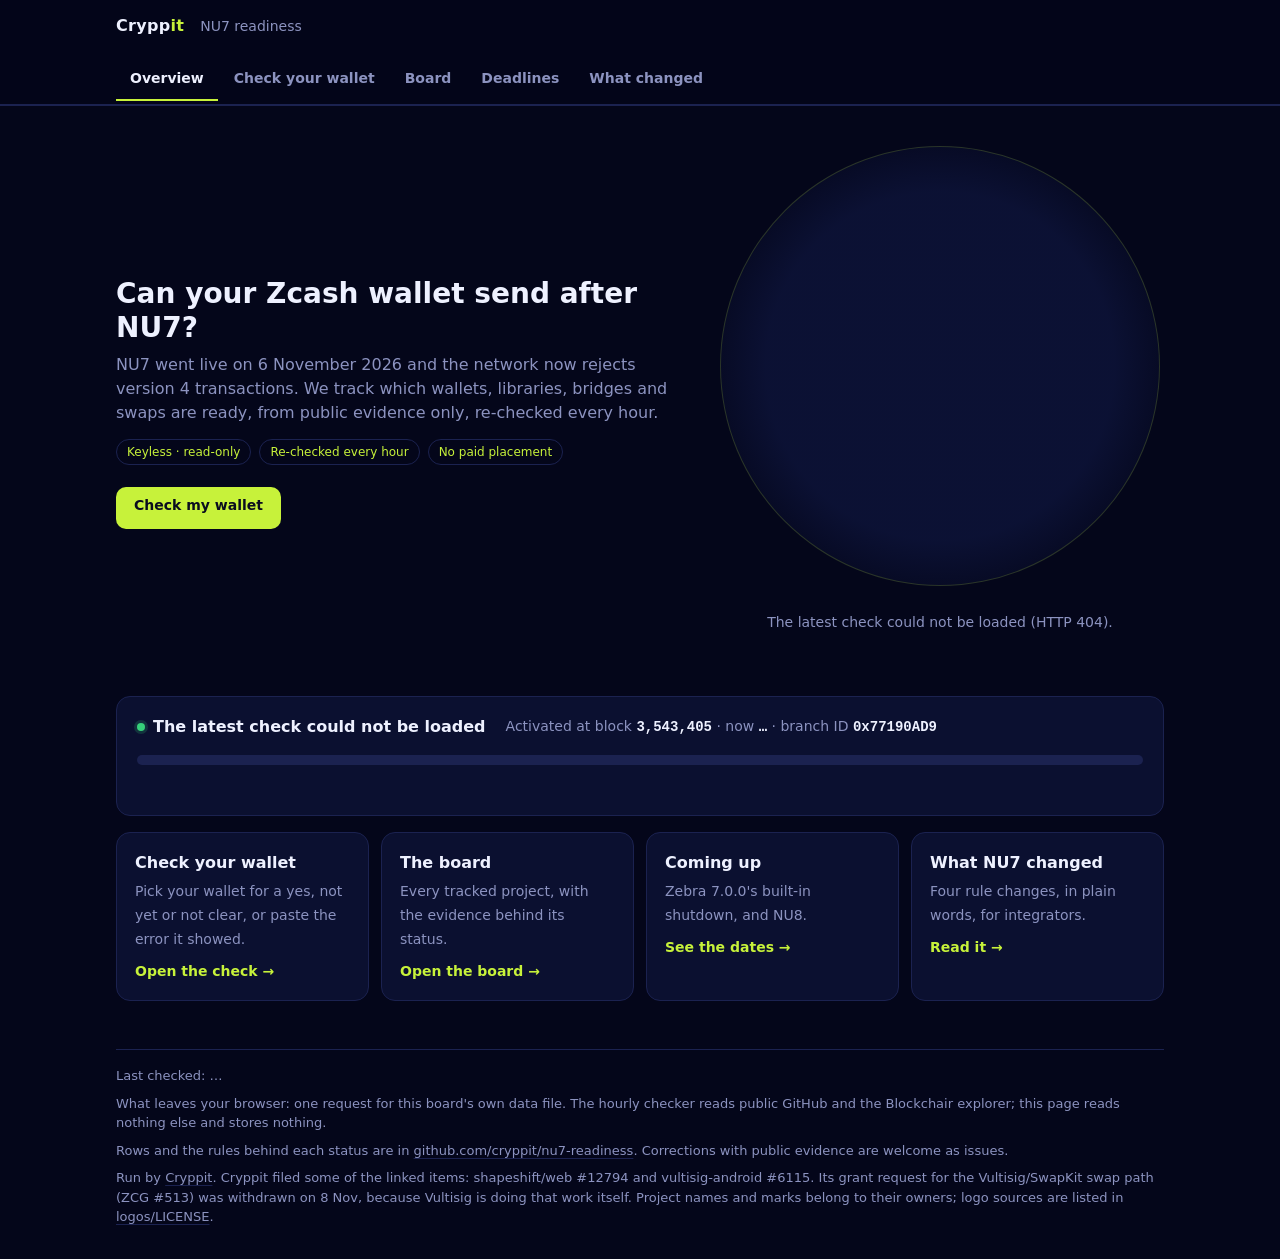
==== commit 1b0e67ba: "Overview wheel of every tracked project by status; one page per tab (overview, check, board, deadlin" ====
--- a/index.html
+++ b/index.html
@@ -4,7 +4,7 @@
 <meta charset="utf-8">
 <meta name="viewport" content="width=device-width, initial-scale=1">
 <meta name="referrer" content="no-referrer">
-<meta http-equiv="Content-Security-Policy" content="default-src 'none'; script-src 'self'; style-src 'self' 'unsafe-inline'; img-src 'self'; connect-src 'self'; base-uri 'none'; form-action 'none'">
+<meta http-equiv="Content-Security-Policy" content="default-src 'none'; script-src 'self'; style-src 'self'; img-src 'self'; connect-src 'self'; base-uri 'none'; form-action 'none'">
 <title>NU7 readiness · Cryppit</title>
 <meta name="description" content="Can your Zcash wallet send after NU7? Which wallets, libraries, bridges and swaps are ready, from public evidence, re-checked every hour. Keyless and read-only.">
 <link rel="icon" href="icons/favicon-32.png" sizes="32x32" type="image/png">
@@ -19,179 +19,35 @@
 <meta property="og:image:height" content="630">
 <meta name="twitter:card" content="summary_large_image">
 <meta name="theme-color" content="#04061a">
-<style>
-  :root {
-    --bg: #04061a; --panel: #0b1030; --panel2: #0e1438; --ink: #eef1ff; --mute: #8c93c0; --line: #1b2250; --lime: #c7f23a;
-    --yes: #36d07a; --no: #5a608c; --unknown: #8c93c0; --warn: #f2b84a;
-    --mono: ui-monospace, "SF Mono", Menlo, Consolas, monospace;
-  }
-  * { box-sizing: border-box; }
-  html { scroll-padding-top: 64px; }
-  body { margin: 0; background: var(--bg); color: var(--ink); font: 16px/1.5 system-ui, -apple-system, "Segoe UI", Roboto, sans-serif; }
-  a { color: var(--ink); text-decoration-color: var(--line); text-underline-offset: 3px; }
-  a:hover { color: var(--lime); text-decoration-color: var(--lime); }
-  :focus-visible { outline: 2px solid var(--lime); outline-offset: 2px; border-radius: 6px; }
-  .wrap { max-width: 1080px; margin: 0 auto; padding: 0 16px; }
-  .mono { font-family: var(--mono); }
-  .muted { color: var(--mute); }
-
-  /* header */
-  .top { position: sticky; top: 0; z-index: 5; background: rgba(4, 6, 26, 0.92); backdrop-filter: blur(8px); border-bottom: 1px solid var(--line); }
-  .top .wrap { display: flex; align-items: center; gap: 16px; height: 52px; }
-  .logo { font-weight: 800; letter-spacing: 0.3px; text-decoration: none; }
-  .logo b { color: var(--lime); }
-  .crumb { color: var(--mute); font-size: 14px; }
-  .top nav { margin-left: auto; display: flex; gap: 4px; }
-  .top nav a { color: var(--mute); text-decoration: none; font-size: 14px; padding: 6px 10px; border-radius: 8px; }
-  .top nav a:hover { color: var(--ink); background: var(--panel); }
-  @media (max-width: 640px) { .top nav { display: none; } }
-
-  /* hero */
-  .hero { padding: 36px 0 8px; }
-  h1 { font-size: 28px; line-height: 1.2; margin: 0 0 8px; }
-  .lede { color: var(--mute); max-width: 680px; margin: 0 0 14px; }
-  .stamps { display: flex; flex-wrap: wrap; gap: 8px; }
-  .stamp { font-size: 12px; color: var(--lime); border: 1px solid var(--line); border-radius: 999px; padding: 3px 10px; }
-  h2 { font-size: 20px; margin: 44px 0 6px; }
-  .sub { color: var(--mute); margin: 0 0 16px; font-size: 15px; }
-
-  /* status strip */
-  .panel { background: var(--panel); border: 1px solid var(--line); border-radius: 14px; }
-  .strip { margin-top: 24px; padding: 18px 20px; display: grid; gap: 16px; }
-  .strip-head { display: flex; flex-wrap: wrap; gap: 8px 20px; align-items: baseline; }
-  .live { display: inline-flex; align-items: center; gap: 8px; font-weight: 600; }
-  .live i { width: 8px; height: 8px; border-radius: 50%; background: var(--yes); box-shadow: 0 0 0 3px rgba(54, 208, 122, 0.18); }
-  .facts-inline { color: var(--mute); font-size: 14px; }
-  .facts-inline b { color: var(--ink); font-weight: 600; }
-  .bar { display: flex; height: 10px; border-radius: 999px; overflow: hidden; background: var(--line); }
-  .bar span { display: block; height: 100%; }
-  .bar .b-fixed { background: var(--yes); } .bar .b-in-review { background: rgba(54, 208, 122, 0.45); }
-  .bar .b-watch { background: var(--warn); } .bar .b-broken { background: #c6cbea; } .bar .b-unknown { background: var(--no); }
-  .tally { display: flex; flex-wrap: wrap; gap: 6px 18px; font-size: 14px; color: var(--mute); }
-  .tally span { display: inline-flex; align-items: center; gap: 6px; }
-  .tally b { color: var(--ink); }
-  .banner { margin: 0; border-radius: 10px; padding: 10px 14px; font-size: 14px; background: rgba(242, 184, 74, 0.08); border: 1px solid rgba(242, 184, 74, 0.4); color: var(--warn); }
-
-  /* verdict cells */
-  .cell { display: inline-flex; align-items: center; justify-content: center; flex: none; width: 22px; height: 22px; border-radius: 7px; font: 700 13px/1 system-ui, sans-serif; }
-  .c-fixed { background: rgba(54, 208, 122, 0.15); color: var(--yes); }
-  .c-in-review { background: rgba(54, 208, 122, 0.08); color: rgba(54, 208, 122, 0.85); box-shadow: inset 0 0 0 1px rgba(54, 208, 122, 0.35); }
-  .c-watch { background: rgba(242, 184, 74, 0.14); color: var(--warn); }
-  .c-broken { background: rgba(198, 203, 234, 0.12); color: #e4e7fb; box-shadow: inset 0 0 0 1px rgba(198, 203, 234, 0.35); }
-  .c-unknown, .c-proposed, .c-passed { background: rgba(90, 96, 140, 0.2); color: var(--mute); }
-  .c-upcoming { background: rgba(242, 184, 74, 0.14); color: var(--warn); }
-
-  /* tools */
-  .tools { display: grid; grid-template-columns: repeat(auto-fit, minmax(min(100%, 340px), 1fr)); gap: 16px; }
-  .tool { padding: 20px; }
-  .tool h3 { margin: 0 0 4px; font-size: 18px; }
-  .tool .sub { font-size: 14px; margin-bottom: 14px; }
-  label { display: block; font-size: 13px; font-weight: 600; color: var(--mute); margin: 0 0 6px; }
-  select, textarea, input[type="search"] { width: 100%; background: var(--bg); color: var(--ink); border: 1px solid var(--line); border-radius: 10px; padding: 10px 12px; font: 15px system-ui, sans-serif; min-height: 44px; }
-  select:focus, textarea:focus, input:focus { border-color: var(--lime); outline: none; }
-  textarea { font: 14px/1.45 var(--mono); resize: vertical; }
-  .btn { margin-top: 10px; background: var(--lime); color: #0a0d1f; border: 0; border-radius: 10px; padding: 10px 18px; font: 700 14px system-ui, sans-serif; min-height: 42px; cursor: pointer; transition: transform 150ms, box-shadow 150ms; }
-  .btn:hover { transform: translateY(-1px); box-shadow: 0 6px 18px rgba(199, 242, 58, 0.18); }
-  .hint { color: var(--mute); font-size: 12px; margin: 12px 0 0; }
-  .answer { margin-top: 14px; background: var(--panel2); border: 1px solid var(--line); border-radius: 12px; padding: 14px 16px; overflow-wrap: anywhere; }
-  .answer:empty { display: none; }
-  .answer p { margin: 0 0 8px; font-size: 15px; }
-  .answer p:last-child { margin-bottom: 0; }
-  .verdict { display: flex; align-items: center; gap: 10px; font-size: 19px !important; font-weight: 700; }
-  .a-yes { border-color: rgba(54, 208, 122, 0.45); }
-  .a-no, .a-not-yet, .a-unclear, .a-decoded { border-color: rgba(242, 184, 74, 0.4); }
-  .summary { font-weight: 600; }
-  .next { color: var(--mute); font-size: 13px !important; }
-  .next b { color: var(--ink); }
-
-  /* board */
-  .controls { display: flex; flex-wrap: wrap; gap: 10px; align-items: center; margin-bottom: 12px; }
-  .controls input { flex: 1 1 220px; max-width: 320px; }
-  .chips { display: flex; flex-wrap: wrap; gap: 6px; }
-  .chip { display: inline-flex; align-items: center; gap: 6px; background: transparent; color: var(--mute); border: 1px solid var(--line); border-radius: 999px; padding: 6px 12px 6px 8px; font: 600 13px system-ui, sans-serif; cursor: pointer; min-height: 36px; }
-  .chip .cell { width: 18px; height: 18px; font-size: 11px; border-radius: 5px; }
-  .chip[aria-pressed="true"] { color: var(--ink); border-color: var(--lime); }
-  .chip.all { padding-left: 12px; }
-  .board { overflow: hidden; }
-  .board-head, .r summary { display: grid; grid-template-columns: minmax(170px, 1.1fr) 120px minmax(0, 2.4fr) 92px; gap: 16px; align-items: start; padding: 12px 16px; }
-  .board-head { font-size: 12px; font-weight: 600; color: var(--mute); border-bottom: 1px solid var(--line); background: var(--panel2); }
-  .board-head span:last-child, .r .when { text-align: right; }
-  .r { border-bottom: 1px solid var(--line); }
-  .r:last-child { border-bottom: 0; }
-  .r summary { list-style: none; cursor: pointer; transition: background 150ms; }
-  .r summary::-webkit-details-marker { display: none; }
-  .r summary:hover { background: rgba(255, 255, 255, 0.02); }
-  .r[open] summary { background: var(--panel2); }
-  .r .name { font-weight: 600; }
-  .r .name small { display: block; color: var(--mute); font-weight: 400; font-size: 12px; }
-  .r .st { display: inline-flex; align-items: center; gap: 8px; font-size: 14px; font-weight: 600; }
-  .r .note { font-size: 14px; color: #c9cdea; display: -webkit-box; -webkit-line-clamp: 2; -webkit-box-orient: vertical; overflow: hidden; }
-  .r[open] .note { display: block; -webkit-line-clamp: unset; }
-  .r .when { font-size: 12px; color: var(--mute); }
-  .r .when .more { display: block; color: var(--mute); }
-  .r .when .more::after { content: " +"; font-weight: 700; } .r[open] .when .more::after { content: " −"; }
-  .ev { margin: 0; padding: 4px 16px 16px; list-style: none; display: grid; gap: 6px; background: var(--panel2); }
-  .ev li { display: grid; grid-template-columns: 70px minmax(0, 1fr) auto; gap: 12px; font-size: 13px; color: var(--mute); padding: 8px 12px; border: 1px solid var(--line); border-radius: 10px; background: var(--bg); }
-  .ev .kind { font-size: 11px; font-weight: 700; color: var(--mute); text-transform: uppercase; letter-spacing: 0.04em; padding-top: 1px; }
-  .ev a { color: var(--ink); overflow-wrap: anywhere; }
-  .ev .what { display: block; }
-  .ev .d { white-space: nowrap; font-size: 12px; }
-  .empty { padding: 20px 16px; color: var(--mute); margin: 0; }
-  @media (max-width: 760px) {
-    .board-head { display: none; }
-    .r summary { grid-template-columns: minmax(0, 1fr) auto; gap: 6px 12px; }
-    .r .name { grid-column: 1; } .r .st { grid-column: 2; grid-row: 1; justify-self: end; }
-    .r .note { grid-column: 1 / -1; } .r .when { grid-column: 1 / -1; text-align: left; }
-    .r .when .more { display: inline; margin-left: 8px; }
-    .ev li { grid-template-columns: minmax(0, 1fr); gap: 2px; }
-  }
-
-  /* deadlines + facts */
-  .cards { display: grid; grid-template-columns: repeat(auto-fit, minmax(min(100%, 320px), 1fr)); gap: 16px; list-style: none; padding: 0; margin: 0; }
-  .card { padding: 18px 20px; }
-  .card h3 { display: flex; align-items: center; gap: 10px; font-size: 16px; margin: 0 0 8px; }
-  .card h3 .tag { margin-left: auto; font-size: 12px; font-weight: 600; color: var(--mute); }
-  .card p { margin: 0 0 8px; font-size: 14px; color: #c9cdea; }
-  .card .links { font-size: 13px; color: var(--mute); margin: 0; }
-  .card .links a { color: var(--mute); }
-  .facts { display: grid; grid-template-columns: repeat(auto-fit, minmax(min(100%, 240px), 1fr)); gap: 12px; list-style: none; padding: 0; margin: 0; counter-reset: f; }
-  .facts li { padding: 16px; font-size: 14px; color: #c9cdea; counter-increment: f; }
-  .facts li::before { content: counter(f); display: inline-flex; width: 22px; height: 22px; align-items: center; justify-content: center; border-radius: 7px; background: rgba(199, 242, 58, 0.12); color: var(--lime); font-weight: 700; font-size: 12px; margin-bottom: 8px; }
-  .facts b { display: block; color: var(--ink); margin-bottom: 2px; }
-  .src { font-size: 13px; color: var(--mute); margin: 10px 0 0; }
-  .src a { color: var(--mute); }
-  .related { margin-top: 16px; padding: 16px 20px; display: flex; flex-wrap: wrap; gap: 8px 16px; align-items: center; font-size: 14px; }
-  .related b { font-weight: 600; }
-  .related a.go { margin-left: auto; color: var(--lime); text-decoration: none; font-weight: 600; }
-  footer { margin: 48px 0 32px; color: var(--mute); font-size: 13px; border-top: 1px solid var(--line); padding-top: 16px; }
-  footer a { color: var(--mute); }
-  footer p { margin: 0 0 8px; }
-  .error { color: var(--warn); }
-  @media (max-width: 560px) { h1 { font-size: 22px; } .hero { padding-top: 24px; } }
-  @media (prefers-reduced-motion: reduce) { * { transition: none !important; } }
-</style>
+<link rel="stylesheet" href="style.css?v=2">
 </head>
-<body>
+<body data-page="home">
 <header class="top">
   <div class="wrap">
-    <a class="logo" href="https://github.com/cryppit" aria-label="Cryppit">Crypp<b>it</b></a>
+    <a class="logo" href="./" aria-label="Cryppit NU7 readiness, overview">Crypp<b>it</b></a>
     <span class="crumb">NU7 readiness</span>
-    <nav aria-label="Sections">
-      <a href="#check">Check</a><a href="#board">Board</a><a href="#coming">Deadlines</a><a href="#changes">What changed</a>
-    </nav>
+    <span class="checked" id="top-checked"></span>
   </div>
+  <nav class="tabs" aria-label="Pages"><div class="wrap"><a href="./" aria-current="page">Overview</a><a href="check.html">Check your wallet</a><a href="board.html">Board</a><a href="deadlines.html">Deadlines</a><a href="changes.html">What changed</a></div></nav>
 </header>
-
 <main class="wrap">
-  <section class="hero">
-    <h1>Can your Zcash wallet send after NU7?</h1>
-    <p class="lede">NU7 went live on 6 November 2026 and the network now rejects version 4 transactions. This board tracks which wallets, libraries, bridges and swaps are ready, from public evidence only.</p>
-    <div class="stamps"><span class="stamp">Keyless · read-only</span><span class="stamp">Re-checked every hour</span><span class="stamp">No paid placement</span></div>
-  </section>
+  <div class="home">
+    <section class="hero">
+      <h1>Can your Zcash wallet send after NU7?</h1>
+      <p class="lede">NU7 went live on 6 November 2026 and the network now rejects version 4 transactions. We track which wallets, libraries, bridges and swaps are ready, from public evidence only, re-checked every hour.</p>
+      <div class="stamps"><span class="stamp">Keyless · read-only</span><span class="stamp">Re-checked every hour</span><span class="stamp">No paid placement</span></div>
+      <p class="cta"><a class="btn btn-link" href="check.html">Check my wallet</a></p>
+    </section>
+    <div class="wheel-box">
+      <div class="wheel" id="wheel" role="group" aria-label="Every tracked project, by status"></div>
+      <p class="w-tip" id="w-tip" aria-live="polite">Outer ring: ready. Inner ring: not ready yet. Hover or tap a project.</p>
+      <div class="w-key" id="w-key"></div>
+    </div>
+  </div>
 
   <section class="panel strip" aria-label="Network and board status">
     <div class="strip-head">
-      <span class="live" id="live"><i aria-hidden="true"></i><span id="live-text">Loading the latest check…</span></span>
+      <span class="live"><i aria-hidden="true"></i><span id="live-text">Loading the latest check…</span></span>
       <span class="facts-inline">Activated at block <b class="mono">3,543,405</b> · now <b class="mono" id="tip">…</b> · branch ID <b class="mono">0x77190AD9</b></span>
     </div>
     <div class="bar" id="bar" role="img" aria-label="Board status breakdown"></div>
@@ -199,66 +55,21 @@
     <div id="banners"></div>
   </section>
 
-  <h2 id="check">Check your wallet</h2>
-  <p class="sub">Both checks run in your browser. Nothing you choose or paste is sent anywhere.</p>
-  <div class="tools">
-    <section class="panel tool" aria-labelledby="send-title">
-      <h3 id="send-title">Can it send?</h3>
-      <p class="sub">Pick your wallet or app to get a yes, not yet or not clear, with what to do next.</p>
-      <label for="wallet">Your wallet or app</label>
-      <select id="wallet" disabled><option value="">Loading the latest check…</option></select>
-      <div id="answer" class="answer" aria-live="polite"></div>
-    </section>
-    <section class="panel tool" aria-labelledby="decode-title">
-      <h3 id="decode-title">What does my error mean?</h3>
-      <p class="sub">Paste the error your wallet or node showed.</p>
-      <label for="err">Error text</label>
-      <textarea id="err" rows="3" spellcheck="false" autocomplete="off" placeholder="transaction version 4 not supported by the network upgrade Nu7"></textarea>
-      <button type="button" class="btn" id="explain">Explain</button>
-      <div id="decoded" class="answer" aria-live="polite"></div>
-      <p class="hint">Never paste a recovery phrase or a private key into any page, this one included.</p>
-    </section>
-  </div>
-
-  <h2 id="board">The board</h2>
-  <p class="sub">Sorted so what's still broken comes first. Open a row for every piece of evidence behind its status.</p>
-  <div class="controls">
-    <input type="search" id="q" placeholder="Search a wallet, library or swap" aria-label="Search the board" autocomplete="off">
-    <div class="chips" role="group" aria-label="Filter by status" id="filters"></div>
-  </div>
-  <div class="panel board">
-    <div class="board-head" aria-hidden="true"><span>Project</span><span>Status</span><span>What's going on</span><span>Evidence</span></div>
-    <div id="rows"><p class="empty">Loading the latest check…</p></div>
-  </div>
-  <div class="tally" id="legend" style="margin-top:12px"></div>
-
-  <h2 id="coming">Coming up</h2>
-  <p class="sub">Dates that matter for anyone running Zcash infrastructure.</p>
-  <ul class="cards" id="deadlines"></ul>
-
-  <h2 id="changes">What NU7 changed</h2>
-  <p class="sub">For integrators. If you only use a wallet, the check above is all you need.</p>
-  <ol class="facts">
-    <li class="panel"><b>Version 4 transactions are rejected</b>Transparent-only ones included (ZIP 2003). Build v5 or v6.</li>
-    <li class="panel"><b>New branch ID <span class="mono">0x77190AD9</span></b>v5 and v6 signatures commit to it, so a signer with old constants fails even if it already builds v5.</li>
-    <li class="panel"><b>A block every 25 seconds</b>Down from 75 (ZIP 218). The same number of confirmations now takes a third of the time.</li>
-    <li class="panel"><b>Sprout funds are stuck</b>Sprout can only be spent in a v4 transaction, which is no longer valid.</li>
-  </ol>
-  <p class="src">Source: <a href="https://zips.z.cash/zip-0259">ZIP 259</a>. Zebra 7.0.0 is the node release that activated NU7.</p>
-
-  <div class="panel related">
-    <span><b>Withdrew ZEC from an exchange?</b> <span class="muted">See whether it landed shielded or transparent, and in which pool.</span></span>
-    <a class="go" href="https://cryppit.github.io/shield-receipt/">Shield Receipt →</a>
+  <div class="go-cards">
+    <a class="panel go-card" href="check.html"><b>Check your wallet</b><span>Pick your wallet for a yes, not yet or not clear, or paste the error it showed.</span><i>Open the check →</i></a>
+    <a class="panel go-card" href="board.html"><b>The board</b><span id="go-board">Every tracked project, with the evidence behind its status.</span><i>Open the board →</i></a>
+    <a class="panel go-card" href="deadlines.html"><b>Coming up</b><span>Zebra 7.0.0's built-in shutdown, and NU8.</span><i>See the dates →</i></a>
+    <a class="panel go-card" href="changes.html"><b>What NU7 changed</b><span>Four rule changes, in plain words, for integrators.</span><i>Read it →</i></a>
   </div>
 
   <footer>
     <p id="checked">Last checked: …</p>
     <p>What leaves your browser: one request for this board's own data file. The hourly checker reads public GitHub and the Blockchair explorer; this page reads nothing else and stores nothing.</p>
     <p>Rows and the rules behind each status are in <a href="https://github.com/cryppit/nu7-readiness">github.com/cryppit/nu7-readiness</a>. Corrections with public evidence are welcome as issues.</p>
-    <p>Run by <a href="https://github.com/cryppit">Cryppit</a>. Cryppit filed some of the linked items: shapeshift/web #12794 and vultisig-android #6115. Its grant request for the Vultisig/SwapKit swap path (ZCG #513) was withdrawn on 8 Nov, because Vultisig is doing that work itself. Project names belong to their owners.</p>
+    <p>Run by <a href="https://github.com/cryppit">Cryppit</a>. Cryppit filed some of the linked items: shapeshift/web #12794 and vultisig-android #6115. Its grant request for the Vultisig/SwapKit swap path (ZCG #513) was withdrawn on 8 Nov, because Vultisig is doing that work itself. Project names and marks belong to their owners; logo sources are listed in <a href="https://github.com/cryppit/nu7-readiness/blob/main/logos/LICENSE">logos/LICENSE</a>.</p>
   </footer>
 </main>
-<script src="nu7.js"></script>
-<script src="app.js"></script>
+<script src="nu7.js?v=2"></script>
+<script src="app.js?v=2"></script>
 </body>
 </html>
--- a/style.css
+++ b/style.css
@@ -0,0 +1,204 @@
+  :root {
+    --bg: #04061a; --panel: #0b1030; --panel2: #0e1438; --ink: #eef1ff; --mute: #8c93c0; --line: #1b2250; --lime: #c7f23a;
+    --yes: #36d07a; --no: #5a608c; --unknown: #8c93c0; --warn: #f2b84a;
+    --mono: ui-monospace, "SF Mono", Menlo, Consolas, monospace;
+  }
+  * { box-sizing: border-box; }
+  html { scroll-padding-top: 110px; }
+  body { margin: 0; background: var(--bg); color: var(--ink); font: 16px/1.5 system-ui, -apple-system, "Segoe UI", Roboto, sans-serif; }
+  a { color: var(--ink); text-decoration-color: var(--line); text-underline-offset: 3px; }
+  a:hover { color: var(--lime); text-decoration-color: var(--lime); }
+  :focus-visible { outline: 2px solid var(--lime); outline-offset: 2px; border-radius: 6px; }
+  .wrap { max-width: 1080px; margin: 0 auto; padding: 0 16px; }
+  .mono { font-family: var(--mono); }
+  .muted { color: var(--mute); }
+
+  /* header */
+  .top { position: sticky; top: 0; z-index: 5; background: rgba(4, 6, 26, 0.92); backdrop-filter: blur(8px); border-bottom: 1px solid var(--line); }
+  .top .wrap { display: flex; align-items: center; gap: 16px; height: 52px; }
+  .logo { font-weight: 800; letter-spacing: 0.3px; text-decoration: none; }
+  .logo b { color: var(--lime); }
+  .crumb { color: var(--mute); font-size: 14px; }
+  .tabs { border-bottom: 1px solid var(--line); }
+  .tabs .wrap { display: flex; gap: 2px; overflow-x: auto; scrollbar-width: none; }
+  .tabs .wrap::-webkit-scrollbar { display: none; }
+  .tabs a { flex: none; color: var(--mute); text-decoration: none; font-size: 14px; font-weight: 600; padding: 12px 14px 10px; border-bottom: 2px solid transparent; }
+  .tabs a:hover { color: var(--ink); }
+  .tabs a[aria-current="page"] { color: var(--ink); border-bottom-color: var(--lime); }
+  .top .checked { margin-left: auto; font-size: 12px; color: var(--mute); white-space: nowrap; }
+  @media (max-width: 560px) { .top .checked { display: none; } }
+
+  /* hero */
+  .hero { padding: 36px 0 8px; }
+  h1 { font-size: 28px; line-height: 1.2; margin: 0 0 8px; }
+  .lede { color: var(--mute); max-width: 680px; margin: 0 0 14px; }
+  .stamps { display: flex; flex-wrap: wrap; gap: 8px; }
+  .stamp { font-size: 12px; color: var(--lime); border: 1px solid var(--line); border-radius: 999px; padding: 3px 10px; }
+  h2 { font-size: 20px; margin: 44px 0 6px; }
+  .sub { color: var(--mute); margin: 0 0 16px; font-size: 15px; }
+
+  /* status strip */
+  .panel { background: var(--panel); border: 1px solid var(--line); border-radius: 14px; }
+  .strip { margin-top: 24px; padding: 18px 20px; display: grid; gap: 16px; }
+  .strip-head { display: flex; flex-wrap: wrap; gap: 8px 20px; align-items: baseline; }
+  .live { display: inline-flex; align-items: center; gap: 8px; font-weight: 600; }
+  .live i { width: 8px; height: 8px; border-radius: 50%; background: var(--yes); box-shadow: 0 0 0 3px rgba(54, 208, 122, 0.18); }
+  .facts-inline { color: var(--mute); font-size: 14px; }
+  .facts-inline b { color: var(--ink); font-weight: 600; }
+  .bar { display: flex; height: 10px; border-radius: 999px; overflow: hidden; background: var(--line); }
+  .bar span { display: block; height: 100%; }
+  .bar .b-fixed { background: var(--yes); } .bar .b-in-review { background: rgba(54, 208, 122, 0.45); }
+  .bar .b-watch { background: var(--warn); } .bar .b-broken { background: #c6cbea; } .bar .b-unknown { background: var(--no); }
+  .tally { display: flex; flex-wrap: wrap; gap: 6px 18px; font-size: 14px; color: var(--mute); }
+  .tally span { display: inline-flex; align-items: center; gap: 6px; }
+  .tally b { color: var(--ink); }
+  .banner { margin: 0; border-radius: 10px; padding: 10px 14px; font-size: 14px; background: rgba(242, 184, 74, 0.08); border: 1px solid rgba(242, 184, 74, 0.4); color: var(--warn); }
+
+  /* verdict cells */
+  .cell { display: inline-flex; align-items: center; justify-content: center; flex: none; width: 22px; height: 22px; border-radius: 7px; font: 700 13px/1 system-ui, sans-serif; }
+  .c-fixed { background: rgba(54, 208, 122, 0.15); color: var(--yes); }
+  .c-in-review { background: rgba(54, 208, 122, 0.08); color: rgba(54, 208, 122, 0.85); box-shadow: inset 0 0 0 1px rgba(54, 208, 122, 0.35); }
+  .c-watch { background: rgba(242, 184, 74, 0.14); color: var(--warn); }
+  .c-broken { background: rgba(198, 203, 234, 0.12); color: #e4e7fb; box-shadow: inset 0 0 0 1px rgba(198, 203, 234, 0.35); }
+  .c-unknown, .c-proposed, .c-passed { background: rgba(90, 96, 140, 0.2); color: var(--mute); }
+  .c-upcoming { background: rgba(242, 184, 74, 0.14); color: var(--warn); }
+
+  /* tools */
+  .tools { display: grid; grid-template-columns: repeat(auto-fit, minmax(min(100%, 340px), 1fr)); gap: 16px; }
+  .tool { padding: 20px; }
+  .tool h3 { margin: 0 0 4px; font-size: 18px; }
+  .tool .sub { font-size: 14px; margin-bottom: 14px; }
+  label { display: block; font-size: 13px; font-weight: 600; color: var(--mute); margin: 0 0 6px; }
+  select, textarea, input[type="search"] { width: 100%; background: var(--bg); color: var(--ink); border: 1px solid var(--line); border-radius: 10px; padding: 10px 12px; font: 15px system-ui, sans-serif; min-height: 44px; }
+  select:focus, textarea:focus, input:focus { border-color: var(--lime); outline: none; }
+  textarea { font: 14px/1.45 var(--mono); resize: vertical; }
+  .btn { margin-top: 10px; background: var(--lime); color: #0a0d1f; border: 0; border-radius: 10px; padding: 10px 18px; font: 700 14px system-ui, sans-serif; min-height: 42px; cursor: pointer; transition: transform 150ms, box-shadow 150ms; }
+  .btn:hover { transform: translateY(-1px); box-shadow: 0 6px 18px rgba(199, 242, 58, 0.18); }
+  .hint { color: var(--mute); font-size: 12px; margin: 12px 0 0; }
+  .answer { margin-top: 14px; background: var(--panel2); border: 1px solid var(--line); border-radius: 12px; padding: 14px 16px; overflow-wrap: anywhere; }
+  .answer:empty { display: none; }
+  .answer p { margin: 0 0 8px; font-size: 15px; }
+  .answer p:last-child { margin-bottom: 0; }
+  .verdict { display: flex; align-items: center; gap: 10px; font-size: 19px !important; font-weight: 700; }
+  .a-yes { border-color: rgba(54, 208, 122, 0.45); }
+  .a-no, .a-not-yet, .a-unclear, .a-decoded { border-color: rgba(242, 184, 74, 0.4); }
+  .summary { font-weight: 600; }
+  .next { color: var(--mute); font-size: 13px !important; }
+  .next b { color: var(--ink); }
+
+  /* board */
+  .controls { display: flex; flex-wrap: wrap; gap: 10px; align-items: center; margin-bottom: 12px; }
+  .controls input { flex: 1 1 220px; max-width: 320px; }
+  .chips { display: flex; flex-wrap: wrap; gap: 6px; }
+  .chip { display: inline-flex; align-items: center; gap: 6px; background: transparent; color: var(--mute); border: 1px solid var(--line); border-radius: 999px; padding: 6px 12px 6px 8px; font: 600 13px system-ui, sans-serif; cursor: pointer; min-height: 36px; }
+  .chip .cell { width: 18px; height: 18px; font-size: 11px; border-radius: 5px; }
+  .chip[aria-pressed="true"] { color: var(--ink); border-color: var(--lime); }
+  .chip.all { padding-left: 12px; }
+  .board { overflow: hidden; }
+  .board-head, .r summary { display: grid; grid-template-columns: minmax(170px, 1.1fr) 120px minmax(0, 2.4fr) 92px; gap: 16px; align-items: start; padding: 12px 16px; }
+  .board-head { font-size: 12px; font-weight: 600; color: var(--mute); border-bottom: 1px solid var(--line); background: var(--panel2); }
+  .board-head span:last-child, .r .when { text-align: right; }
+  .r { border-bottom: 1px solid var(--line); }
+  .r:last-child { border-bottom: 0; }
+  .r summary { list-style: none; cursor: pointer; transition: background 150ms; }
+  .r summary::-webkit-details-marker { display: none; }
+  .r summary:hover { background: rgba(255, 255, 255, 0.02); }
+  .r[open] summary { background: var(--panel2); }
+  .r .name { font-weight: 600; }
+  .r .name small { display: block; color: var(--mute); font-weight: 400; font-size: 12px; }
+  .r .st { display: inline-flex; align-items: center; gap: 8px; font-size: 14px; font-weight: 600; }
+  .r .note { font-size: 14px; color: #c9cdea; display: -webkit-box; -webkit-line-clamp: 2; -webkit-box-orient: vertical; overflow: hidden; }
+  .r[open] .note { display: block; -webkit-line-clamp: unset; }
+  .r .when { font-size: 12px; color: var(--mute); }
+  .r .when .more { display: block; color: var(--mute); }
+  .r .when .more::after { content: " +"; font-weight: 700; } .r[open] .when .more::after { content: " −"; }
+  .ev { margin: 0; padding: 4px 16px 16px; list-style: none; display: grid; gap: 6px; background: var(--panel2); }
+  .ev li { display: grid; grid-template-columns: 70px minmax(0, 1fr) auto; gap: 12px; font-size: 13px; color: var(--mute); padding: 8px 12px; border: 1px solid var(--line); border-radius: 10px; background: var(--bg); }
+  .ev .kind { font-size: 11px; font-weight: 700; color: var(--mute); text-transform: uppercase; letter-spacing: 0.04em; padding-top: 1px; }
+  .ev a { color: var(--ink); overflow-wrap: anywhere; }
+  .ev .what { display: block; }
+  .ev .d { white-space: nowrap; font-size: 12px; }
+  .empty { padding: 20px 16px; color: var(--mute); margin: 0; }
+  @media (max-width: 760px) {
+    .board-head { display: none; }
+    .r summary { grid-template-columns: minmax(0, 1fr) auto; gap: 6px 12px; }
+    .r .name { grid-column: 1; } .r .st { grid-column: 2; grid-row: 1; justify-self: end; }
+    .r .note { grid-column: 1 / -1; } .r .when { grid-column: 1 / -1; text-align: left; }
+    .r .when .more { display: inline; margin-left: 8px; }
+    .ev li { grid-template-columns: minmax(0, 1fr); gap: 2px; }
+  }
+
+  /* deadlines + facts */
+  .cards { display: grid; grid-template-columns: repeat(auto-fit, minmax(min(100%, 320px), 1fr)); gap: 16px; list-style: none; padding: 0; margin: 0; }
+  .card { padding: 18px 20px; }
+  .card h3 { display: flex; align-items: center; gap: 10px; font-size: 16px; margin: 0 0 8px; }
+  .card h3 .tag { margin-left: auto; font-size: 12px; font-weight: 600; color: var(--mute); }
+  .card p { margin: 0 0 8px; font-size: 14px; color: #c9cdea; }
+  .card .links { font-size: 13px; color: var(--mute); margin: 0; }
+  .card .links a { color: var(--mute); }
+  .facts { display: grid; grid-template-columns: repeat(auto-fit, minmax(min(100%, 240px), 1fr)); gap: 12px; list-style: none; padding: 0; margin: 0; counter-reset: f; }
+  .facts li { padding: 16px; font-size: 14px; color: #c9cdea; counter-increment: f; }
+  .facts li::before { content: counter(f); display: inline-flex; width: 22px; height: 22px; align-items: center; justify-content: center; border-radius: 7px; background: rgba(199, 242, 58, 0.12); color: var(--lime); font-weight: 700; font-size: 12px; margin-bottom: 8px; }
+  .facts b { display: block; color: var(--ink); margin-bottom: 2px; }
+  .src { font-size: 13px; color: var(--mute); margin: 10px 0 0; }
+  .src a { color: var(--mute); }
+  .related { margin-top: 16px; padding: 16px 20px; display: flex; flex-wrap: wrap; gap: 8px 16px; align-items: center; font-size: 14px; }
+  .related b { font-weight: 600; }
+  .related a.go { margin-left: auto; color: var(--lime); text-decoration: none; font-weight: 600; }
+  footer { margin: 48px 0 32px; color: var(--mute); font-size: 13px; border-top: 1px solid var(--line); padding-top: 16px; }
+  footer a { color: var(--mute); }
+  footer p { margin: 0 0 8px; }
+  .error { color: var(--warn); }
+  @media (max-width: 560px) { h1 { font-size: 22px; } .hero { padding-top: 24px; } }
+  @media (prefers-reduced-motion: reduce) { * { transition: none !important; } }
+
+  /* home: the wheel */
+  .home { display: grid; grid-template-columns: minmax(0, 1fr) auto; gap: 32px; align-items: center; padding: 36px 0 8px; }
+  .home .hero { padding: 0; }
+  .wheel-box { display: grid; justify-items: center; gap: 12px; max-width: 100%; overflow: hidden; padding: 4px; }
+  .wheel { --core: 440px; --c: 38px; position: relative; width: var(--core); height: var(--core); border-radius: 50%; }
+  .wheel::before { content: ""; position: absolute; inset: 0; border-radius: 50%; background: radial-gradient(circle, rgba(12, 18, 54, 0.92) 56%, rgba(12, 18, 54, 0.35) 72%, transparent 74%); box-shadow: inset 0 0 0 1px rgba(199, 242, 58, 0.18); }
+  .w-ring { position: absolute; inset: 0; animation: wspin var(--t) linear infinite; }
+  .w-ring.outer { --rad: calc(var(--core) / 2 - 28px); --t: 150s; }
+  .w-ring.inner { --rad: calc(var(--core) * 0.29); --t: 110s; animation-direction: reverse; }
+  .w-coin { position: absolute; left: 50%; top: 50%; width: var(--c); height: var(--c); margin: calc(var(--c) / -2); transform: rotate(var(--a)) translateY(calc(-1 * var(--rad))) rotate(calc(-1 * var(--a))); border-radius: 50%; text-decoration: none; }
+  .w-face { position: relative; display: grid; place-items: center; width: 100%; height: 100%; border-radius: 50%; background: radial-gradient(circle at 35% 30%, #18204f, #070b22 72%); animation: wspin var(--t) linear infinite reverse; font: 800 14px/1 system-ui, sans-serif; color: var(--ink); }
+  .w-ring.inner .w-face { animation-direction: normal; }
+  .w-face img { width: 62%; height: 62%; object-fit: contain; border-radius: 6px; }
+  /* Logos sit on a light plate so dark marks (Ledger, Trezor, Keystone) stay visible on the midnight wheel. */
+  .w-face.has-logo { background: #eef1ff; }
+  .w-face.has-logo img { width: 66%; height: 66%; }
+  .w-face.s-fixed { box-shadow: inset 0 0 0 2px var(--yes); }
+  .w-face.s-in-review { box-shadow: inset 0 0 0 2px rgba(54, 208, 122, 0.55); }
+  .w-face.s-watch { box-shadow: inset 0 0 0 2px var(--warn); }
+  .w-face.s-broken { box-shadow: inset 0 0 0 2px #e4e7fb; }
+  .w-face.s-unknown { box-shadow: inset 0 0 0 2px var(--no); }
+  .w-face .dot { position: absolute; right: -3px; bottom: -3px; width: 16px; height: 16px; border-radius: 50%; display: grid; place-items: center; font: 800 9px/1 system-ui, sans-serif; border: 2px solid var(--bg); }
+  .dot.s-fixed { background: var(--yes); color: #04140b; } .dot.s-in-review { background: #2c8a57; color: #fff; }
+  .dot.s-watch { background: var(--warn); color: #241600; } .dot.s-broken { background: #e4e7fb; color: #0a0d1f; } .dot.s-unknown { background: var(--no); color: #fff; }
+  .wheel:hover .w-ring, .wheel:hover .w-face, .wheel:focus-within .w-ring, .wheel:focus-within .w-face { animation-play-state: paused; }
+  .w-coin:hover .w-face, .w-coin:focus-visible .w-face { outline: 2px solid var(--lime); outline-offset: 2px; }
+  .w-hub { position: absolute; z-index: 2; left: 50%; top: 50%; width: calc(var(--core) * 0.36); height: calc(var(--core) * 0.36); transform: translate(-50%, -50%); display: grid; align-content: center; justify-items: center; gap: 2px; text-align: center; border-radius: 50%; background: radial-gradient(circle at 35% 28%, #1d2566, #070b22 74%); box-shadow: inset 0 0 0 2px var(--lime), inset 0 0 0 9px rgba(199, 242, 58, 0.12), 0 0 60px -8px rgba(199, 242, 58, 0.6); }
+  .w-hub img { width: 40px; height: 40px; }
+  .w-hub b { font-size: 26px; line-height: 1.05; }
+  .w-hub small { font-size: 12px; color: var(--lime); font-weight: 600; }
+  .w-tip { min-height: 22px; font-size: 14px; color: var(--mute); text-align: center; }
+  .w-tip b { color: var(--ink); }
+  .w-key { display: flex; flex-wrap: wrap; justify-content: center; gap: 4px 14px; font-size: 13px; color: var(--mute); max-width: 420px; }
+  @keyframes wspin { to { transform: rotate(360deg); } }
+  @media (max-width: 860px) { .home { grid-template-columns: 1fr; } .wheel { --core: min(350px, 90vw); --c: 30px; } .w-hub b { font-size: 20px; } .w-face { font-size: 12px; } }
+  @media (prefers-reduced-motion: reduce) { .w-ring, .w-face { animation: none !important; } }
+
+  /* home: next steps */
+  .go-cards { display: grid; grid-template-columns: repeat(auto-fit, minmax(min(100%, 230px), 1fr)); gap: 12px; margin-top: 16px; }
+  .go-card { display: block; padding: 18px; text-decoration: none; color: var(--ink); transition: transform 150ms, border-color 150ms; }
+  .go-card:hover { transform: translateY(-2px); border-color: var(--lime); color: var(--ink); }
+  .go-card b { display: block; font-size: 16px; margin-bottom: 4px; }
+  .go-card span { color: var(--mute); font-size: 14px; }
+  .go-card i { display: block; font-style: normal; color: var(--lime); font-weight: 600; font-size: 14px; margin-top: 10px; }
+  .page-head { padding: 32px 0 4px; }
+  .page-head h1 { margin-bottom: 6px; }
+  [data-gap] { margin-top: 22px; }
+  .cta { margin: 22px 0 0; }
+  .btn-link { display: inline-block; margin-top: 0; text-decoration: none; color: #0a0d1f; }
+  .btn-link:hover { color: #0a0d1f; }
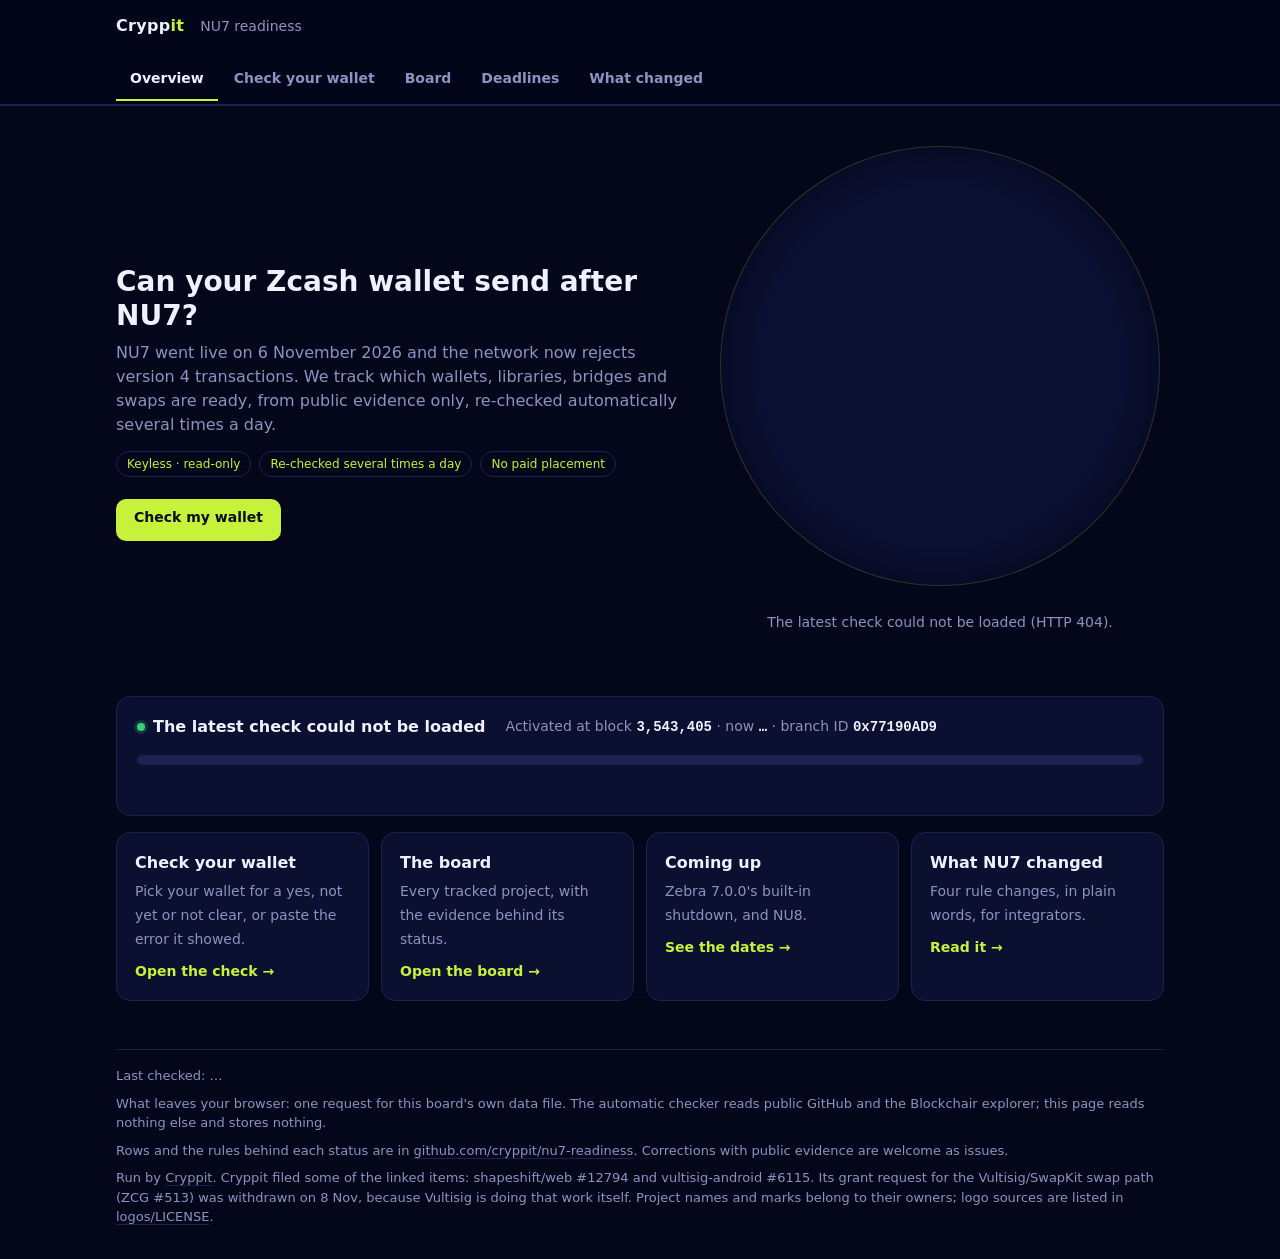
==== commit 1751b069: "Copy: say the board is re-checked several times a day (GitHub's scheduler does not run hourly)" ====
--- a/index.html
+++ b/index.html
@@ -6,13 +6,13 @@
 <meta name="referrer" content="no-referrer">
 <meta http-equiv="Content-Security-Policy" content="default-src 'none'; script-src 'self'; style-src 'self'; img-src 'self'; connect-src 'self'; base-uri 'none'; form-action 'none'">
 <title>NU7 readiness · Cryppit</title>
-<meta name="description" content="Can your Zcash wallet send after NU7? Which wallets, libraries, bridges and swaps are ready, from public evidence, re-checked every hour. Keyless and read-only.">
+<meta name="description" content="Can your Zcash wallet send after NU7? Which wallets, libraries, bridges and swaps are ready, from public evidence, re-checked several times a day. Keyless and read-only.">
 <link rel="icon" href="icons/favicon-32.png" sizes="32x32" type="image/png">
 <link rel="icon" href="icons/favicon.svg" type="image/svg+xml">
 <link rel="apple-touch-icon" href="icons/apple-touch-icon.png">
 <meta property="og:type" content="website">
 <meta property="og:title" content="NU7 readiness: can your Zcash wallet send?">
-<meta property="og:description" content="Which Zcash wallets, libraries, bridges and swaps are ready for NU7, from public evidence. Re-checked every hour, by Cryppit.">
+<meta property="og:description" content="Which Zcash wallets, libraries, bridges and swaps are ready for NU7, from public evidence. Re-checked automatically several times a day, by Cryppit.">
 <meta property="og:url" content="https://cryppit.github.io/nu7-readiness/">
 <meta property="og:image" content="https://cryppit.github.io/nu7-readiness/icons/og.png">
 <meta property="og:image:width" content="1200">
@@ -34,8 +34,8 @@
   <div class="home">
     <section class="hero">
       <h1>Can your Zcash wallet send after NU7?</h1>
-      <p class="lede">NU7 went live on 6 November 2026 and the network now rejects version 4 transactions. We track which wallets, libraries, bridges and swaps are ready, from public evidence only, re-checked every hour.</p>
-      <div class="stamps"><span class="stamp">Keyless · read-only</span><span class="stamp">Re-checked every hour</span><span class="stamp">No paid placement</span></div>
+      <p class="lede">NU7 went live on 6 November 2026 and the network now rejects version 4 transactions. We track which wallets, libraries, bridges and swaps are ready, from public evidence only, re-checked automatically several times a day.</p>
+      <div class="stamps"><span class="stamp">Keyless · read-only</span><span class="stamp">Re-checked several times a day</span><span class="stamp">No paid placement</span></div>
       <p class="cta"><a class="btn btn-link" href="check.html">Check my wallet</a></p>
     </section>
     <div class="wheel-box">
@@ -64,7 +64,7 @@
 
   <footer>
     <p id="checked">Last checked: …</p>
-    <p>What leaves your browser: one request for this board's own data file. The hourly checker reads public GitHub and the Blockchair explorer; this page reads nothing else and stores nothing.</p>
+    <p>What leaves your browser: one request for this board's own data file. The automatic checker reads public GitHub and the Blockchair explorer; this page reads nothing else and stores nothing.</p>
     <p>Rows and the rules behind each status are in <a href="https://github.com/cryppit/nu7-readiness">github.com/cryppit/nu7-readiness</a>. Corrections with public evidence are welcome as issues.</p>
     <p>Run by <a href="https://github.com/cryppit">Cryppit</a>. Cryppit filed some of the linked items: shapeshift/web #12794 and vultisig-android #6115. Its grant request for the Vultisig/SwapKit swap path (ZCG #513) was withdrawn on 8 Nov, because Vultisig is doing that work itself. Project names and marks belong to their owners; logo sources are listed in <a href="https://github.com/cryppit/nu7-readiness/blob/main/logos/LICENSE">logos/LICENSE</a>.</p>
   </footer>
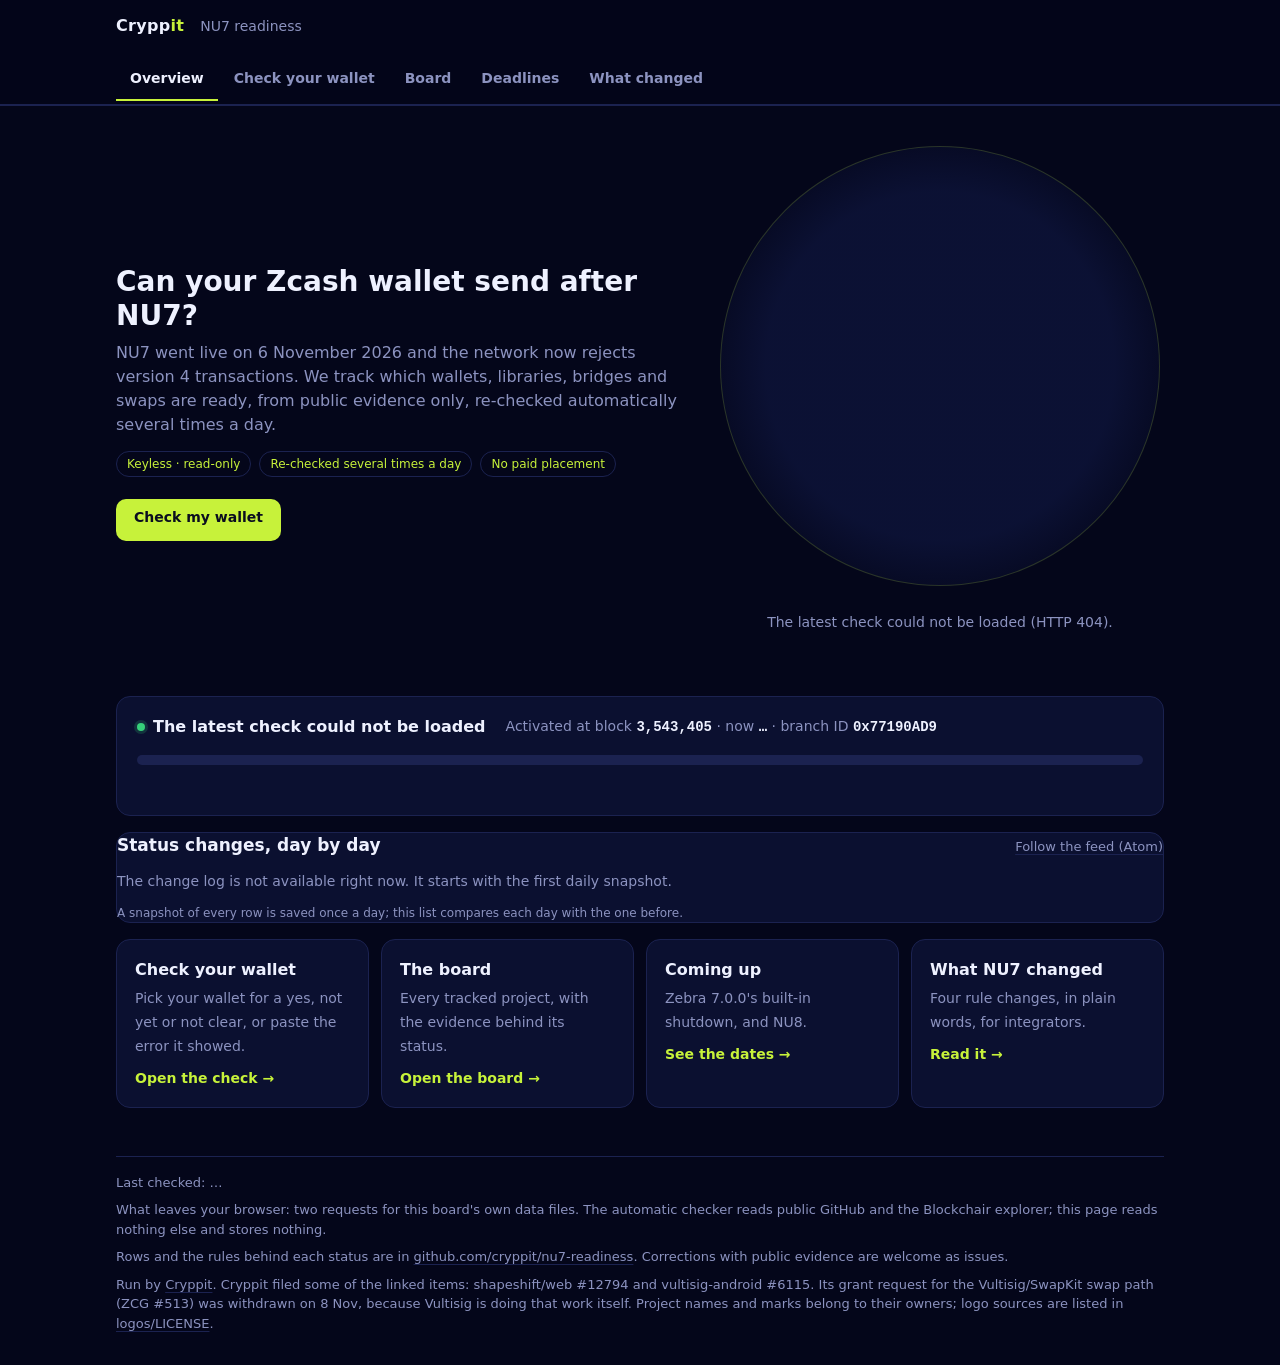
==== commit 9dfdf654: "Daily job: snapshot to history/, status-change log and Atom feed on the overview, discovery scan iss" ====
--- a/index.html
+++ b/index.html
@@ -19,7 +19,8 @@
 <meta property="og:image:height" content="630">
 <meta name="twitter:card" content="summary_large_image">
 <meta name="theme-color" content="#04061a">
-<link rel="stylesheet" href="style.css?v=2">
+<link rel="alternate" type="application/atom+xml" title="NU7 readiness: status changes" href="feed.xml">
+<link rel="stylesheet" href="style.css?v=3">
 </head>
 <body data-page="home">
 <header class="top">
@@ -55,6 +56,12 @@
     <div id="banners"></div>
   </section>
 
+  <section class="panel changes" aria-labelledby="chg-h">
+    <div class="chg-head"><h2 id="chg-h">Status changes, day by day</h2><a class="feed" href="feed.xml">Follow the feed (Atom)</a></div>
+    <ol class="chg" id="changes"><li class="muted">Loading…</li></ol>
+    <p class="hint" id="chg-note">A snapshot of every row is saved once a day; this list compares each day with the one before.</p>
+  </section>
+
   <div class="go-cards">
     <a class="panel go-card" href="check.html"><b>Check your wallet</b><span>Pick your wallet for a yes, not yet or not clear, or paste the error it showed.</span><i>Open the check →</i></a>
     <a class="panel go-card" href="board.html"><b>The board</b><span id="go-board">Every tracked project, with the evidence behind its status.</span><i>Open the board →</i></a>
@@ -64,12 +71,12 @@
 
   <footer>
     <p id="checked">Last checked: …</p>
-    <p>What leaves your browser: one request for this board's own data file. The automatic checker reads public GitHub and the Blockchair explorer; this page reads nothing else and stores nothing.</p>
+    <p>What leaves your browser: two requests for this board's own data files. The automatic checker reads public GitHub and the Blockchair explorer; this page reads nothing else and stores nothing.</p>
     <p>Rows and the rules behind each status are in <a href="https://github.com/cryppit/nu7-readiness">github.com/cryppit/nu7-readiness</a>. Corrections with public evidence are welcome as issues.</p>
     <p>Run by <a href="https://github.com/cryppit">Cryppit</a>. Cryppit filed some of the linked items: shapeshift/web #12794 and vultisig-android #6115. Its grant request for the Vultisig/SwapKit swap path (ZCG #513) was withdrawn on 8 Nov, because Vultisig is doing that work itself. Project names and marks belong to their owners; logo sources are listed in <a href="https://github.com/cryppit/nu7-readiness/blob/main/logos/LICENSE">logos/LICENSE</a>.</p>
   </footer>
 </main>
 <script src="nu7.js?v=2"></script>
-<script src="app.js?v=2"></script>
+<script src="app.js?v=3"></script>
 </body>
 </html>
--- a/style.css
+++ b/style.css
@@ -202,3 +202,11 @@
   .cta { margin: 22px 0 0; }
   .btn-link { display: inline-block; margin-top: 0; text-decoration: none; color: #0a0d1f; }
   .btn-link:hover { color: #0a0d1f; }
+  .changes { margin-top: 16px; }
+  .chg-head { display: flex; flex-wrap: wrap; gap: 6px 16px; align-items: baseline; justify-content: space-between; }
+  .chg-head h2 { margin: 0; font-size: 17px; }
+  .chg-head .feed { font-size: 13px; color: var(--mute); }
+  .chg { list-style: none; margin: 12px 0 0; padding: 0; display: grid; gap: 6px; }
+  .chg li { display: flex; flex-wrap: wrap; align-items: center; gap: 6px 8px; font-size: 14px; }
+  .chg .d { flex: none; width: 52px; color: var(--mute); font-size: 13px; }
+  .chg .to { color: var(--mute); }
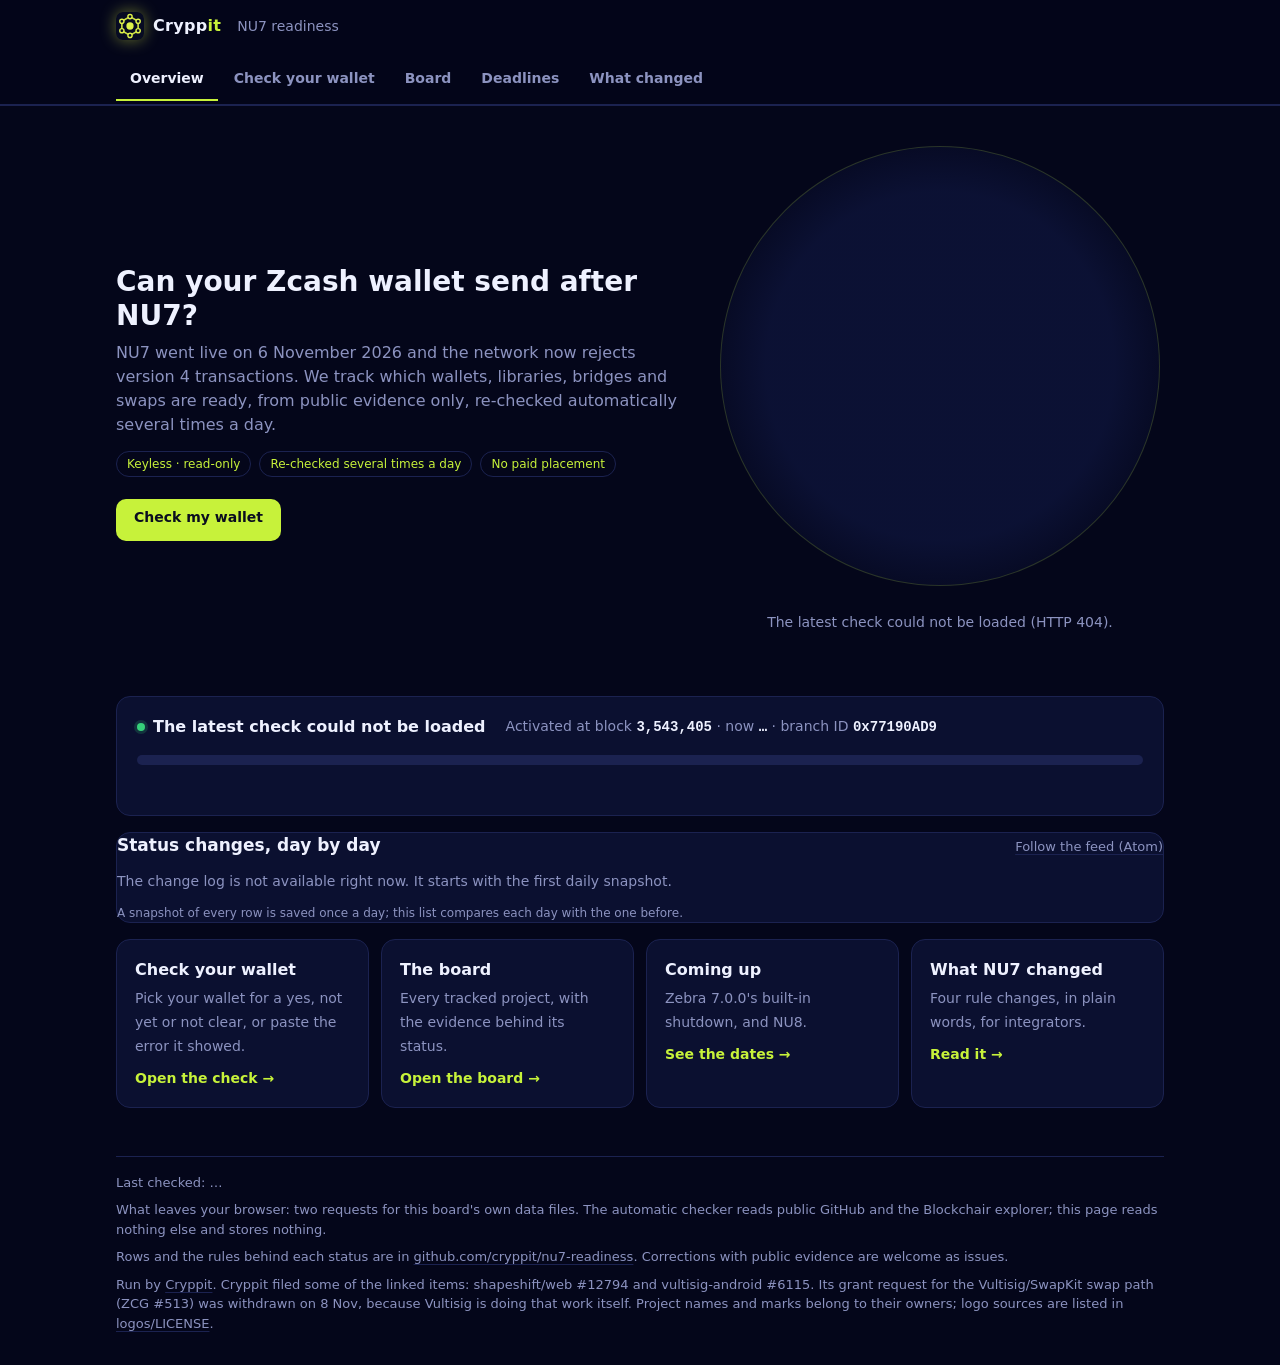
==== commit bc63a57e: "Cryppit mark in the header; names on hover in the wheel; outer-ring logos clickable again; Cryppit-s" ====
--- a/index.html
+++ b/index.html
@@ -20,12 +20,12 @@
 <meta name="twitter:card" content="summary_large_image">
 <meta name="theme-color" content="#04061a">
 <link rel="alternate" type="application/atom+xml" title="NU7 readiness: status changes" href="feed.xml">
-<link rel="stylesheet" href="style.css?v=3">
+<link rel="stylesheet" href="style.css?v=11">
 </head>
 <body data-page="home">
 <header class="top">
   <div class="wrap">
-    <a class="logo" href="./" aria-label="Cryppit NU7 readiness, overview">Crypp<b>it</b></a>
+    <a class="logo" href="./" aria-label="Cryppit NU7 readiness, overview"><img src="icons/favicon.svg" alt="" width="28" height="28"><span>Crypp<b>it</b></span></a>
     <span class="crumb">NU7 readiness</span>
     <span class="checked" id="top-checked"></span>
   </div>
@@ -77,6 +77,6 @@
   </footer>
 </main>
 <script src="nu7.js?v=2"></script>
-<script src="app.js?v=3"></script>
+<script src="app.js?v=8"></script>
 </body>
 </html>
--- a/style.css
+++ b/style.css
@@ -16,7 +16,8 @@
   /* header */
   .top { position: sticky; top: 0; z-index: 5; background: rgba(4, 6, 26, 0.92); backdrop-filter: blur(8px); border-bottom: 1px solid var(--line); }
   .top .wrap { display: flex; align-items: center; gap: 16px; height: 52px; }
-  .logo { font-weight: 800; letter-spacing: 0.3px; text-decoration: none; }
+  .logo { display: inline-flex; align-items: center; gap: 9px; font-weight: 800; letter-spacing: 0.3px; text-decoration: none; }
+  .logo img { flex: none; border-radius: 7px; filter: drop-shadow(0 0 8px rgba(221, 242, 74, 0.45)); }
   .logo b { color: var(--lime); }
   .crumb { color: var(--mute); font-size: 14px; }
   .tabs { border-bottom: 1px solid var(--line); }
@@ -182,7 +183,7 @@
   .w-hub img { width: 40px; height: 40px; }
   .w-hub b { font-size: 26px; line-height: 1.05; }
   .w-hub small { font-size: 12px; color: var(--lime); font-weight: 600; }
-  .w-tip { min-height: 22px; font-size: 14px; color: var(--mute); text-align: center; }
+  .w-tip { max-width: min(440px, 90vw); min-height: 22px; font-size: 14px; color: var(--mute); text-align: center; }
   .w-tip b { color: var(--ink); }
   .w-key { display: flex; flex-wrap: wrap; justify-content: center; gap: 4px 14px; font-size: 13px; color: var(--mute); max-width: 420px; }
   @keyframes wspin { to { transform: rotate(360deg); } }
@@ -210,3 +211,39 @@
   .chg li { display: flex; flex-wrap: wrap; align-items: center; gap: 6px 8px; font-size: 14px; }
   .chg .d { flex: none; width: 52px; color: var(--mute); font-size: 13px; }
   .chg .to { color: var(--mute); }
+  .w-label { position: absolute; z-index: 5; padding: 5px 10px; border-radius: 8px; background: var(--ink); color: #0a0d1f; font: 700 13px/1.2 system-ui, sans-serif; width: max-content; max-width: 230px; white-space: normal; text-align: center; pointer-events: none; box-shadow: 0 6px 18px rgba(0, 0, 0, 0.45); }
+  .w-label[hidden] { display: none; }
+  .w-label small { display: block; font-weight: 600; font-size: 11px; color: #3a4170; }
+  /* Each ring covers the whole wheel, so the rings let the pointer through and only the logos catch it
+     (otherwise the inner ring sits on top of the outer ring's logos and blocks them). */
+  .w-ring { pointer-events: none; }
+  .w-coin { pointer-events: auto; }
+  /* "Can it send?" picker: the Cryppit picker (as on Safe to Send), not the browser's own dropdown. */
+  .pick { position: relative; }
+  .pick-btn { width: 100%; display: flex; align-items: center; gap: 12px; min-height: 52px; padding: 8px 14px 8px 10px; border-radius: 12px; border: 1px solid var(--line); background: var(--bg); color: var(--ink); font: 600 15px system-ui, sans-serif; text-align: left; cursor: pointer; }
+  .pick-btn:hover, .pick-btn[aria-expanded="true"] { border-color: var(--lime); box-shadow: 0 0 0 3px rgba(199, 242, 58, 0.12); }
+  .pick-btn:disabled { cursor: progress; opacity: 0.7; }
+  .pick-btn.empty .pick-name { color: var(--mute); font-weight: 500; }
+  .pick-name { flex: 1; min-width: 0; overflow-wrap: anywhere; }
+  .pick-status { display: inline-flex; align-items: center; gap: 6px; flex: none; font-size: 13px; color: var(--mute); }
+  .pick-btn.empty .pick-status { display: none; }
+  .chev { flex: none; width: 8px; height: 8px; margin: 0 4px 3px 2px; border-right: 2px solid var(--mute); border-bottom: 2px solid var(--mute); transform: rotate(45deg); transition: transform 0.15s; }
+  .pick-btn[aria-expanded="true"] .chev { transform: rotate(-135deg); margin-bottom: -3px; border-color: var(--lime); }
+  .pick-logo { flex: none; display: grid; place-items: center; width: 30px; height: 30px; border-radius: 50%; background: radial-gradient(circle at 35% 30%, #18204f, #070b22 72%); box-shadow: inset 0 0 0 1px var(--line); font: 800 13px/1 system-ui, sans-serif; color: var(--ink); }
+  .pick-logo.has-logo { background: #eef1ff; }
+  .pick-logo img { width: 66%; height: 66%; object-fit: contain; }
+  .pick-btn.empty .pick-logo { background: transparent; box-shadow: inset 0 0 0 1px var(--line); }
+  .pick-menu { position: absolute; z-index: 30; left: 0; right: 0; top: calc(100% + 6px); padding: 8px; border-radius: 14px; border: 1px solid rgba(199, 242, 58, 0.4); background: #070b26; box-shadow: 0 24px 60px -10px #000; }
+  .pick-menu[hidden] { display: none; }
+  input.pick-search { min-height: 40px; padding: 8px 12px; font-size: 14px; }
+  .pick-list { list-style: none; margin: 8px 0 0; padding: 0; max-height: 300px; overflow-y: auto; overscroll-behavior: contain; }
+  .pick-group { position: sticky; top: 0; z-index: 1; display: flex; align-items: baseline; justify-content: space-between; gap: 10px; padding: 8px 8px 6px; background: #070b26; border-bottom: 1px solid var(--line); }
+  .pick-group b { font-size: 13px; color: var(--lime); }
+  .pick-group small { color: var(--mute); font-size: 11.5px; text-align: right; }
+  .pick-row { display: grid; grid-template-columns: 30px minmax(0, 1fr) auto; align-items: center; gap: 10px; padding: 7px 8px; border-radius: 9px; cursor: pointer; font-size: 14.5px; }
+  .pick-row em { display: inline-flex; align-items: center; gap: 5px; font: 600 12px system-ui, sans-serif; font-style: normal; color: var(--mute); white-space: nowrap; }
+  .pick-row.active { background: rgba(199, 242, 58, 0.1); }
+  .pick-row.on { background: rgba(199, 242, 58, 0.16); }
+  .pick-row.on .pick-label { color: var(--lime); font-weight: 700; }
+  .pick-none { padding: 14px 8px; color: var(--mute); font-size: 14px; }
+  @media (max-width: 480px) { .pick-group small { display: none; } .pick-row { font-size: 14px; } }
